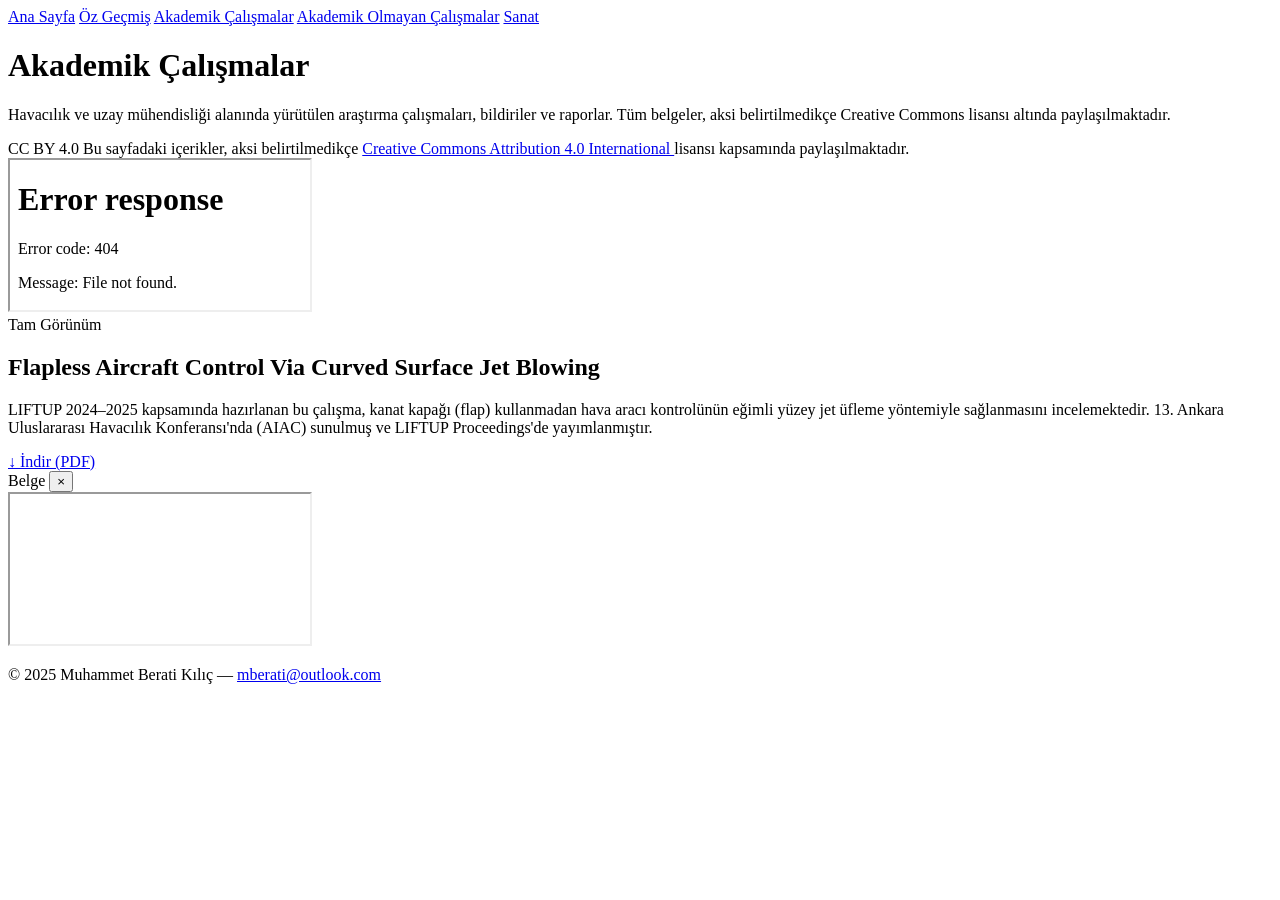
==== academic.html @ 0567e3bf "Base configuration of website" ====
<!DOCTYPE html>
<html lang="tr">
<head>
  <meta charset="UTF-8" />
  <meta name="viewport" content="width=device-width, initial-scale=1.0" />
  <title>Akademik Çalışmalar — Muhammet Berati Kılıç</title>
  <link rel="stylesheet" href="css/style.css" />
</head>
<body>

  <!-- NAVIGATION -->
  <nav class="site-nav">
    <div class="container">
      <a href="index.html">Ana Sayfa</a>
      <a href="cv.html">Öz Geçmiş</a>
      <a href="academic.html">Akademik Çalışmalar</a>
      <a href="nonacademic.html">Akademik Olmayan Çalışmalar</a>
      <a href="art.html">Sanat</a>
    </div>
  </nav>

  <main class="academic-page">
    <div class="container">

      <!-- PAGE HEADER -->
      <div class="page-header">
        <h1>Akademik Çalışmalar</h1>
        <p>
          Havacılık ve uzay mühendisliği alanında yürütülen araştırma çalışmaları, bildiriler ve raporlar.
          Tüm belgeler, aksi belirtilmedikçe Creative Commons lisansı altında paylaşılmaktadır.
        </p>
      </div>

      <!-- LICENSE BADGE -->
      <div class="license-badge">
        <span class="cc-label">CC BY 4.0</span>
        <span>
          Bu sayfadaki içerikler, aksi belirtilmedikçe
          <a href="https://creativecommons.org/licenses/by/4.0/" target="_blank" rel="noopener">
            Creative Commons Attribution 4.0 International
          </a>
          lisansı kapsamında paylaşılmaktadır.
        </span>
      </div>

      <!-- ================================================================
           AKADEMİK BELGE KARTLARI
           ================================================================
           Yeni bir belge eklemek için aşağıdaki bloğu kopyala ve düzenle.
           ================================================================ -->

      <!-- Yeni akademik belge kartı eklemek için bu bloğu kopyala ve düzenle -->
      <div class="doc-card">
        <!-- Preview alanı: data-pdf = PDF dosya yolu, data-title = Modal başlığı -->
        <div
          class="doc-card-preview"
          data-pdf="documents/academic/example-paper.pdf"
          data-title="Flapless Aircraft Control Via Curved Surface Jet Blowing"
          title="Önizleme için tıklayın"
        >
          <!-- PDF ilk sayfası iframe ile gösterilir; tarayıcı desteklemezse gri alan kalır -->
          <iframe
            src="documents/academic/example-paper.pdf#toolbar=0&navpanes=0&scrollbar=0&page=1"
            title="PDF Önizleme"
            loading="lazy"
          ></iframe>
          <div class="preview-overlay">
            <span class="preview-overlay-text">Tam Görünüm</span>
          </div>
        </div>

        <div class="doc-card-body">
          <h2 class="doc-card-title">
            Flapless Aircraft Control Via Curved Surface Jet Blowing
          </h2>
          <p class="doc-card-desc">
            LIFTUP 2024–2025 kapsamında hazırlanan bu çalışma, kanat kapağı (flap) kullanmadan hava
            aracı kontrolünün eğimli yüzey jet üfleme yöntemiyle sağlanmasını incelemektedir.
            13. Ankara Uluslararası Havacılık Konferansı'nda (AIAC) sunulmuş ve LIFTUP Proceedings'de
            yayımlanmıştır.
          </p>
          <div class="btn-group">
            <a
              href="documents/academic/example-paper.pdf"
              download
              class="btn btn-primary btn-sm"
            >
              &#8595; İndir (PDF)
            </a>
          </div>
        </div>
      </div>
      <!-- /Yeni akademik belge kartı eklemek için bu bloğu kopyala ve düzenle -->


      <!-- ================================================================
           ÖRNEK — ikinci belge kartı (kopyala & düzenle şablonu)
           ================================================================
      <div class="doc-card">
        <div
          class="doc-card-preview"
          data-pdf="documents/academic/example-report.pdf"
          data-title="Belge Başlığı"
          title="Önizleme için tıklayın"
        >
          <iframe
            src="documents/academic/example-report.pdf#toolbar=0&navpanes=0&scrollbar=0&page=1"
            title="PDF Önizleme"
            loading="lazy"
          ></iframe>
          <div class="preview-overlay">
            <span class="preview-overlay-text">Tam Görünüm</span>
          </div>
        </div>
        <div class="doc-card-body">
          <h2 class="doc-card-title">Belge Başlığı</h2>
          <p class="doc-card-desc">
            Belge kısa açıklaması buraya gelecek.
          </p>
          <div class="btn-group">
            <a href="documents/academic/example-report.pdf" download class="btn btn-primary btn-sm">
              &#8595; İndir (PDF)
            </a>
          </div>
        </div>
      </div>
      -->

    </div>
  </main>

  <!-- PDF MODAL -->
  <div class="modal-overlay" id="pdf-modal-overlay" role="dialog" aria-modal="true">
    <div class="modal-box">
      <div class="modal-header">
        <span class="modal-title" id="pdf-modal-title">Belge</span>
        <button class="modal-close" id="pdf-modal-close" aria-label="Kapat">&times;</button>
      </div>
      <div class="modal-body">
        <iframe id="pdf-modal-iframe" title="PDF Görüntüleyici"></iframe>
      </div>
    </div>
  </div>

  <!-- FOOTER -->
  <footer class="site-footer">
    <p>&copy; 2025 Muhammet Berati Kılıç &mdash; <a href="mailto:mberati@outlook.com">mberati@outlook.com</a></p>
  </footer>

  <script src="js/app.js"></script>
</body>
</html>
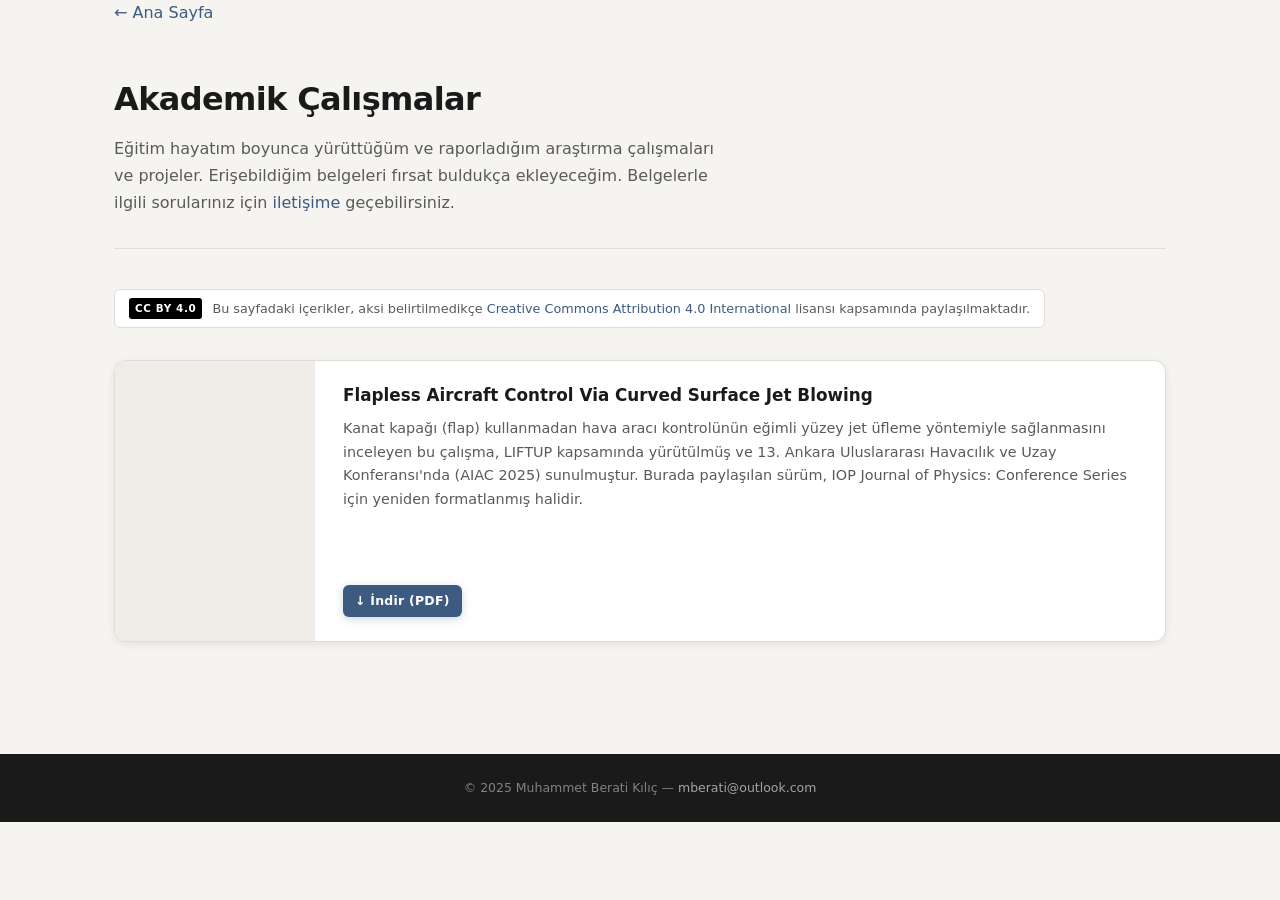
==== commit 2076e32b: "Revise academic.html for content and structure updates Updated academic page content, including navi" ====
--- a/academic.html
+++ b/academic.html
@@ -8,30 +8,27 @@
 </head>
 <body>
 
-  <!-- NAVIGATION -->
-  <nav class="site-nav">
+  <!-- ANA SAYFA BUTONU -->
+  <div class="back-home">
     <div class="container">
-      <a href="index.html">Ana Sayfa</a>
-      <a href="cv.html">Öz Geçmiş</a>
-      <a href="academic.html">Akademik Çalışmalar</a>
-      <a href="nonacademic.html">Akademik Olmayan Çalışmalar</a>
-      <a href="art.html">Sanat</a>
+      <a href="index.html">&#8592; Ana Sayfa</a>
     </div>
-  </nav>
+  </div>
 
   <main class="academic-page">
     <div class="container">
 
-      <!-- PAGE HEADER -->
+      <!-- BAŞLIK -->
       <div class="page-header">
         <h1>Akademik Çalışmalar</h1>
         <p>
-          Havacılık ve uzay mühendisliği alanında yürütülen araştırma çalışmaları, bildiriler ve raporlar.
-          Tüm belgeler, aksi belirtilmedikçe Creative Commons lisansı altında paylaşılmaktadır.
+          Eğitim hayatım boyunca yürüttüğüm ve raporladığım araştırma çalışmaları ve projeler.
+          Erişebildiğim belgeleri fırsat buldukça ekleyeceğim.
+          Belgelerle ilgili sorularınız için <a href="mailto:mberati@outlook.com">iletişime</a> geçebilirsiniz.
         </p>
       </div>
 
-      <!-- LICENSE BADGE -->
+      <!-- CC LİSANSI -->
       <div class="license-badge">
         <span class="cc-label">CC BY 4.0</span>
         <span>
@@ -46,21 +43,49 @@
       <!-- ================================================================
            AKADEMİK BELGE KARTLARI
            ================================================================
-           Yeni bir belge eklemek için aşağıdaki bloğu kopyala ve düzenle.
+
+           YENİ AKADEMİK BELGE EKLEMEK İÇİN aşağıdaki bloğu kopyala:
+
+           <div class="doc-card">
+             <div
+               class="doc-card-preview"
+               data-pdf="documents/academic/DOSYA_ADI.pdf"
+               data-title="Modal Başlığı"
+               title="Önizleme için tıklayın"
+             >
+               <iframe
+                 src="documents/academic/DOSYA_ADI.pdf#toolbar=0&navpanes=0&scrollbar=0&page=1"
+                 title="PDF Önizleme"
+                 loading="lazy"
+               ></iframe>
+               <div class="preview-overlay">
+                 <span class="preview-overlay-text">Tam Görünüm</span>
+               </div>
+             </div>
+             <div class="doc-card-body">
+               <h2 class="doc-card-title">Belge Başlığı</h2>
+               <p class="doc-card-desc">Kısa açıklama.</p>
+               <div class="btn-group">
+                 <a href="documents/academic/DOSYA_ADI.pdf" download class="btn btn-primary btn-sm">
+                   &#8595; İndir (PDF)
+                 </a>
+               </div>
+             </div>
+           </div>
+
            ================================================================ -->
 
-      <!-- Yeni akademik belge kartı eklemek için bu bloğu kopyala ve düzenle -->
+      <!-- BELGE 1: AIAC-2025-111 -->
       <div class="doc-card">
-        <!-- Preview alanı: data-pdf = PDF dosya yolu, data-title = Modal başlığı -->
+        <!-- data-pdf: PDF dosya yolu  |  data-title: modal başlığı -->
         <div
           class="doc-card-preview"
-          data-pdf="documents/academic/example-paper.pdf"
+          data-pdf="documents/academic/AIAC-2025-111.pdf"
           data-title="Flapless Aircraft Control Via Curved Surface Jet Blowing"
           title="Önizleme için tıklayın"
         >
-          <!-- PDF ilk sayfası iframe ile gösterilir; tarayıcı desteklemezse gri alan kalır -->
           <iframe
-            src="documents/academic/example-paper.pdf#toolbar=0&navpanes=0&scrollbar=0&page=1"
+            src="documents/academic/AIAC-2025-111.pdf#toolbar=0&navpanes=0&scrollbar=0&page=1"
             title="PDF Önizleme"
             loading="lazy"
           ></iframe>
@@ -74,14 +99,15 @@
             Flapless Aircraft Control Via Curved Surface Jet Blowing
           </h2>
           <p class="doc-card-desc">
-            LIFTUP 2024–2025 kapsamında hazırlanan bu çalışma, kanat kapağı (flap) kullanmadan hava
-            aracı kontrolünün eğimli yüzey jet üfleme yöntemiyle sağlanmasını incelemektedir.
-            13. Ankara Uluslararası Havacılık Konferansı'nda (AIAC) sunulmuş ve LIFTUP Proceedings'de
-            yayımlanmıştır.
+            Kanat kapağı (flap) kullanmadan hava aracı kontrolünün eğimli yüzey jet üfleme
+            yöntemiyle sağlanmasını inceleyen bu çalışma, LIFTUP kapsamında yürütülmüş ve
+            13. Ankara Uluslararası Havacılık ve Uzay Konferansı'nda (AIAC 2025) sunulmuştur.
+            Burada paylaşılan sürüm, IOP Journal of Physics: Conference Series için
+            yeniden formatlanmış halidir.
           </p>
           <div class="btn-group">
             <a
-              href="documents/academic/example-paper.pdf"
+              href="documents/academic/AIAC-2025-111.pdf"
               download
               class="btn btn-primary btn-sm"
             >
@@ -90,21 +116,19 @@
           </div>
         </div>
       </div>
-      <!-- /Yeni akademik belge kartı eklemek için bu bloğu kopyala ve düzenle -->
+      <!-- /BELGE 1 -->
 
 
-      <!-- ================================================================
-           ÖRNEK — ikinci belge kartı (kopyala & düzenle şablonu)
-           ================================================================
+      <!-- Yeni akademik belge eklemek için bu bloğu kopyala ve düzenle
       <div class="doc-card">
         <div
           class="doc-card-preview"
-          data-pdf="documents/academic/example-report.pdf"
-          data-title="Belge Başlığı"
+          data-pdf="documents/academic/DOSYA_ADI.pdf"
+          data-title="Modal Başlığı"
           title="Önizleme için tıklayın"
         >
           <iframe
-            src="documents/academic/example-report.pdf#toolbar=0&navpanes=0&scrollbar=0&page=1"
+            src="documents/academic/DOSYA_ADI.pdf#toolbar=0&navpanes=0&scrollbar=0&page=1"
             title="PDF Önizleme"
             loading="lazy"
           ></iframe>
@@ -115,10 +139,10 @@
         <div class="doc-card-body">
           <h2 class="doc-card-title">Belge Başlığı</h2>
           <p class="doc-card-desc">
-            Belge kısa açıklaması buraya gelecek.
+            Belge açıklaması buraya gelecek.
           </p>
           <div class="btn-group">
-            <a href="documents/academic/example-report.pdf" download class="btn btn-primary btn-sm">
+            <a href="documents/academic/DOSYA_ADI.pdf" download class="btn btn-primary btn-sm">
               &#8595; İndir (PDF)
             </a>
           </div>
--- a/css/style.css
+++ b/css/style.css
@@ -0,0 +1,905 @@
+/* =========================================================
+   ROOT VARIABLES
+   ========================================================= */
+:root {
+  --color-bg:          #f5f4f0;
+  --color-surface:     #ffffff;
+  --color-text:        #1a1a1a;
+  --color-text-muted:  #5a5a5a;
+  --color-border:      #e0ddd8;
+
+  --color-primary:     #3d5a80;
+  --color-primary-dk:  #2c4260;
+  --color-accent:      #8b1a1a;
+
+  /* Card accent colors */
+  --card-cv:           #7a1010;
+  --card-academic:     #d4848a;
+  --card-nonacademic:  #3e3e32;
+  --card-art:          #6b7a1a;
+
+  --color-success:     #2e7d5e;
+  --color-warning:     #b87333;
+  --color-error:       #c0392b;
+
+  --radius:            12px;
+  --radius-sm:         6px;
+  --shadow-sm:         0 2px 8px rgba(0,0,0,.08);
+  --shadow-md:         0 6px 24px rgba(0,0,0,.12);
+  --shadow-lg:         0 16px 48px rgba(0,0,0,.16);
+
+  --transition:        0.3s ease;
+  --font-sans:         'Segoe UI', system-ui, -apple-system, sans-serif;
+  --font-serif:        Georgia, 'Times New Roman', serif;
+}
+
+/* =========================================================
+   RESET & BASE
+   ========================================================= */
+*, *::before, *::after { box-sizing: border-box; margin: 0; padding: 0; }
+
+html { scroll-behavior: smooth; }
+
+body {
+  font-family: var(--font-sans);
+  background: var(--color-bg);
+  color: var(--color-text);
+  line-height: 1.6;
+  font-size: 16px;
+}
+
+a { color: var(--color-primary); text-decoration: none; }
+a:hover { text-decoration: underline; }
+
+img { display: block; max-width: 100%; }
+
+/* =========================================================
+   CONTAINER
+   ========================================================= */
+.container {
+  width: 100%;
+  max-width: 1100px;
+  margin: 0 auto;
+  padding: 0 24px;
+}
+
+/* =========================================================
+   NAVIGATION
+   ========================================================= */
+.site-nav {
+  position: sticky;
+  top: 0;
+  z-index: 100;
+  background: rgba(26,26,26,0.96);
+  backdrop-filter: blur(8px);
+  border-bottom: 1px solid rgba(255,255,255,.08);
+}
+
+.site-nav .container {
+  display: flex;
+  align-items: center;
+  gap: 4px;
+  height: 52px;
+  flex-wrap: wrap;
+}
+
+.site-nav a {
+  color: rgba(255,255,255,.75);
+  font-size: 0.85rem;
+  font-weight: 500;
+  letter-spacing: 0.04em;
+  padding: 6px 14px;
+  border-radius: var(--radius-sm);
+  transition: background var(--transition), color var(--transition);
+  white-space: nowrap;
+}
+
+.site-nav a:hover,
+.site-nav a.active {
+  background: rgba(255,255,255,.12);
+  color: #fff;
+  text-decoration: none;
+}
+
+/* =========================================================
+   WALL SECTION (index.html)
+   ========================================================= */
+.wall-section {
+  position: relative;
+  width: 100%;
+  overflow: hidden;
+  height: 30vh;
+  min-height: 180px;
+  transition: height 0.7s cubic-bezier(0.4, 0, 0.2, 1);
+  cursor: pointer;
+  background: #1a0a08;
+}
+
+.wall-section.expanded {
+  height: 92vh;
+}
+
+.wall-section img.wall-img {
+  width: 100%;
+  height: 100%;
+  object-fit: cover;
+  object-position: center center;
+  pointer-events: none;
+  display: block;
+}
+
+.wall-hint {
+  position: absolute;
+  bottom: 12px;
+  right: 20px;
+  color: rgba(255,255,255,.7);
+  font-size: 0.75rem;
+  letter-spacing: 0.12em;
+  text-transform: uppercase;
+  pointer-events: none;
+  transition: opacity var(--transition);
+}
+
+.wall-info {
+  position: absolute;
+  bottom: 12px;
+  left: 20px;
+  color: rgba(255,255,255,.85);
+  font-size: 0.78rem;
+  letter-spacing: 0.06em;
+  text-transform: uppercase;
+  pointer-events: none;
+  opacity: 0;
+  transition: opacity 0.4s ease 0.3s;
+}
+
+.wall-section.expanded .wall-info  { opacity: 1; }
+.wall-section.expanded .wall-hint  { opacity: 0; }
+
+/* =========================================================
+   PROFILE SECTION (index.html)
+   ========================================================= */
+.profile-section {
+  padding: 40px 0 24px;
+}
+
+.profile-inner {
+  display: flex;
+  align-items: center;
+  gap: 24px;
+}
+
+.profile-avatar {
+  width: 96px;
+  height: 96px;
+  min-width: 96px;
+  border-radius: 50%;
+  object-fit: cover;
+  border: 3px solid var(--color-border);
+  background: #ddd;
+}
+
+.profile-text {}
+
+.profile-name {
+  font-size: 1.75rem;
+  font-weight: 700;
+  letter-spacing: -0.02em;
+  line-height: 1.2;
+  color: var(--color-text);
+}
+
+.profile-role {
+  font-size: 0.95rem;
+  color: var(--color-text-muted);
+  margin-top: 4px;
+  letter-spacing: 0.04em;
+}
+
+/* =========================================================
+   BIO SECTION (index.html)
+   ========================================================= */
+.bio-section {
+  padding: 24px 0 40px;
+  border-bottom: 1px solid var(--color-border);
+}
+
+.bio-text {
+  max-width: 640px;
+  color: var(--color-text-muted);
+  font-size: 1rem;
+  line-height: 1.7;
+}
+
+/* =========================================================
+   HOME CARDS (index.html) — tall vertical cards in a row
+   ========================================================= */
+.home-cards {
+  padding: 48px 0 64px;
+}
+
+.home-cards-grid {
+  display: grid;
+  grid-template-columns: repeat(4, 1fr);
+  gap: 20px;
+}
+
+.home-card {
+  border-radius: var(--radius);
+  overflow: hidden;
+  display: flex;
+  flex-direction: column;
+  text-decoration: none;
+  color: #fff;
+  position: relative;
+  aspect-ratio: 1 / 2.8;          /* tall card */
+  transition: transform 0.35s cubic-bezier(0.34,1.56,0.64,1),
+              box-shadow 0.35s ease;
+  box-shadow: var(--shadow-md);
+}
+
+.home-card:hover {
+  transform: translateY(-8px) scale(1.025);
+  box-shadow: var(--shadow-lg);
+  text-decoration: none;
+}
+
+.home-card.card-cv          { background: var(--card-cv); }
+.home-card.card-academic    { background: var(--card-academic); }
+.home-card.card-nonacademic { background: var(--card-nonacademic); }
+.home-card.card-art         { background: var(--card-art); }
+
+.home-card-title {
+  padding: 16px 14px 8px;
+  font-size: 0.9rem;
+  font-weight: 600;
+  letter-spacing: 0.03em;
+  text-shadow: 0 1px 3px rgba(0,0,0,.3);
+  flex-shrink: 0;
+}
+
+.home-card-img-wrap {
+  flex: 1;
+  overflow: hidden;
+  margin: 0 10px 10px;
+  border-radius: 8px;
+}
+
+.home-card-img-wrap img {
+  width: 100%;
+  height: 100%;
+  object-fit: cover;
+  object-position: top center;
+  display: block;
+}
+
+/* =========================================================
+   PAGE HEADER (subpages)
+   ========================================================= */
+.page-header {
+  padding: 48px 0 32px;
+  border-bottom: 1px solid var(--color-border);
+  margin-bottom: 40px;
+}
+
+.page-header h1 {
+  font-size: 2rem;
+  font-weight: 700;
+  letter-spacing: -0.02em;
+  color: var(--color-text);
+}
+
+.page-header p {
+  margin-top: 10px;
+  color: var(--color-text-muted);
+  max-width: 600px;
+  line-height: 1.7;
+}
+
+/* =========================================================
+   LICENSE BADGE
+   ========================================================= */
+.license-badge {
+  display: inline-flex;
+  align-items: center;
+  gap: 10px;
+  background: var(--color-surface);
+  border: 1px solid var(--color-border);
+  border-radius: var(--radius-sm);
+  padding: 8px 14px;
+  font-size: 0.8rem;
+  color: var(--color-text-muted);
+  margin-bottom: 32px;
+  line-height: 1.4;
+}
+
+.license-badge .cc-label {
+  display: inline-flex;
+  align-items: center;
+  justify-content: center;
+  background: #000;
+  color: #fff;
+  font-size: 0.65rem;
+  font-weight: 700;
+  letter-spacing: 0.06em;
+  padding: 3px 6px;
+  border-radius: 3px;
+  flex-shrink: 0;
+}
+
+/* =========================================================
+   CV PAGE
+   ========================================================= */
+.cv-page { padding-bottom: 80px; }
+
+.cv-section {
+  margin-bottom: 40px;
+}
+
+.cv-section-title {
+  font-size: 0.7rem;
+  font-weight: 700;
+  letter-spacing: 0.14em;
+  text-transform: uppercase;
+  color: var(--color-primary);
+  border-bottom: 2px solid var(--color-primary);
+  padding-bottom: 6px;
+  margin-bottom: 20px;
+}
+
+.cv-intro {
+  color: var(--color-text-muted);
+  line-height: 1.7;
+  max-width: 720px;
+}
+
+/* Skills table */
+.cv-skills-table {
+  width: 100%;
+  border-collapse: collapse;
+}
+
+.cv-skills-table tr td {
+  padding: 6px 0;
+  vertical-align: top;
+}
+
+.cv-skills-table td:first-child {
+  font-weight: 600;
+  width: 200px;
+  color: var(--color-text);
+  font-size: 0.9rem;
+  white-space: nowrap;
+  padding-right: 16px;
+}
+
+.cv-skills-table td:last-child {
+  color: var(--color-text-muted);
+  font-size: 0.9rem;
+}
+
+/* Experience entries */
+.cv-entry {
+  margin-bottom: 24px;
+}
+
+.cv-entry-header {
+  display: flex;
+  justify-content: space-between;
+  align-items: baseline;
+  flex-wrap: wrap;
+  gap: 4px;
+}
+
+.cv-entry-title {
+  font-weight: 700;
+  font-size: 0.95rem;
+  color: var(--color-text);
+}
+
+.cv-entry-date {
+  font-size: 0.8rem;
+  color: var(--color-text-muted);
+  white-space: nowrap;
+}
+
+.cv-entry-sub {
+  font-style: italic;
+  font-size: 0.85rem;
+  color: var(--color-text-muted);
+  margin-bottom: 6px;
+  margin-top: 2px;
+}
+
+.cv-entry-sub .cv-loc { float: right; }
+
+.cv-entry ul {
+  padding-left: 18px;
+  color: var(--color-text-muted);
+  font-size: 0.9rem;
+}
+
+.cv-entry ul li { margin-bottom: 4px; }
+
+/* Education */
+.cv-edu-entry {
+  margin-bottom: 20px;
+}
+
+.cv-edu-entry .degree {
+  font-weight: 700;
+  font-size: 0.95rem;
+}
+
+.cv-edu-entry .school {
+  font-style: italic;
+  color: var(--color-text-muted);
+  font-size: 0.88rem;
+}
+
+.cv-edu-entry .detail {
+  font-size: 0.88rem;
+  color: var(--color-text-muted);
+}
+
+/* Activities list */
+.cv-activity-list {
+  list-style: none;
+  padding: 0;
+}
+
+.cv-activity-list li {
+  display: flex;
+  justify-content: space-between;
+  gap: 16px;
+  padding: 8px 0;
+  border-bottom: 1px solid var(--color-border);
+  font-size: 0.9rem;
+  color: var(--color-text);
+  flex-wrap: wrap;
+}
+
+.cv-activity-list li .year {
+  color: var(--color-text-muted);
+  font-size: 0.82rem;
+  white-space: nowrap;
+  align-self: center;
+}
+
+/* Contact header */
+.cv-contact-row {
+  display: flex;
+  flex-wrap: wrap;
+  gap: 24px;
+  font-size: 0.88rem;
+}
+
+.cv-contact-item { color: var(--color-text-muted); }
+.cv-contact-item a { color: var(--color-primary); }
+
+/* PDF download */
+.cv-download-wrap {
+  margin-bottom: 32px;
+}
+
+/* =========================================================
+   ACADEMIC CARDS
+   ========================================================= */
+.academic-page { padding-bottom: 80px; }
+
+.doc-card {
+  background: var(--color-surface);
+  border: 1px solid var(--color-border);
+  border-radius: var(--radius);
+  overflow: hidden;
+  margin-bottom: 32px;
+  display: flex;
+  gap: 0;
+  box-shadow: var(--shadow-sm);
+  transition: box-shadow var(--transition), transform var(--transition);
+}
+
+.doc-card:hover {
+  box-shadow: var(--shadow-md);
+  transform: translateY(-2px);
+}
+
+.doc-card-preview {
+  width: 200px;
+  min-width: 200px;
+  background: #f0ede8;
+  position: relative;
+  cursor: pointer;
+  overflow: hidden;
+  display: flex;
+  align-items: stretch;
+}
+
+.doc-card-preview iframe,
+.doc-card-preview object {
+  width: 100%;
+  height: 100%;
+  min-height: 280px;
+  border: none;
+  pointer-events: none;
+}
+
+.doc-card-preview .preview-overlay {
+  position: absolute;
+  inset: 0;
+  background: rgba(0,0,0,0);
+  transition: background var(--transition);
+  display: flex;
+  align-items: center;
+  justify-content: center;
+}
+
+.doc-card-preview:hover .preview-overlay {
+  background: rgba(0,0,0,.35);
+}
+
+.preview-overlay-text {
+  color: #fff;
+  font-size: 0.78rem;
+  font-weight: 600;
+  letter-spacing: 0.08em;
+  text-transform: uppercase;
+  opacity: 0;
+  transition: opacity var(--transition);
+}
+
+.doc-card-preview:hover .preview-overlay-text { opacity: 1; }
+
+.doc-card-body {
+  padding: 24px 28px;
+  flex: 1;
+  display: flex;
+  flex-direction: column;
+  gap: 10px;
+}
+
+.doc-card-title {
+  font-size: 1.05rem;
+  font-weight: 700;
+  color: var(--color-text);
+  line-height: 1.3;
+}
+
+.doc-card-desc {
+  font-size: 0.9rem;
+  color: var(--color-text-muted);
+  line-height: 1.65;
+  flex: 1;
+}
+
+/* =========================================================
+   NON-ACADEMIC CARDS
+   ========================================================= */
+.nonacademic-page { padding-bottom: 80px; }
+
+.project-card {
+  background: var(--color-surface);
+  border: 1px solid var(--color-border);
+  border-radius: var(--radius);
+  overflow: hidden;
+  margin-bottom: 32px;
+  display: flex;
+  gap: 0;
+  box-shadow: var(--shadow-sm);
+  transition: box-shadow var(--transition), transform var(--transition);
+}
+
+.project-card:hover {
+  box-shadow: var(--shadow-md);
+  transform: translateY(-2px);
+}
+
+.project-card-img {
+  width: 240px;
+  min-width: 240px;
+  background: #e8e5e0;
+  overflow: hidden;
+}
+
+.project-card-img img {
+  width: 100%;
+  height: 100%;
+  object-fit: cover;
+  display: block;
+}
+
+.project-card-body {
+  padding: 24px 28px;
+  flex: 1;
+  display: flex;
+  flex-direction: column;
+  gap: 10px;
+}
+
+.project-card-title {
+  font-size: 1.05rem;
+  font-weight: 700;
+  color: var(--color-text);
+}
+
+.project-card-desc {
+  font-size: 0.9rem;
+  color: var(--color-text-muted);
+  line-height: 1.65;
+  flex: 1;
+}
+
+/* =========================================================
+   ART GALLERY
+   ========================================================= */
+.art-page { padding-bottom: 80px; }
+
+.art-grid {
+  display: grid;
+  grid-template-columns: repeat(2, 1fr);
+  gap: 32px;
+}
+
+.art-card {
+  background: var(--color-surface);
+  border: 1px solid var(--color-border);
+  border-radius: var(--radius);
+  overflow: hidden;
+  box-shadow: var(--shadow-sm);
+  transition: box-shadow var(--transition), transform var(--transition);
+}
+
+.art-card:hover {
+  box-shadow: var(--shadow-md);
+  transform: translateY(-3px);
+}
+
+.art-card-img {
+  width: 100%;
+  aspect-ratio: 4 / 3;
+  background: #e8e5e0;
+  overflow: hidden;
+}
+
+.art-card-img img {
+  width: 100%;
+  height: 100%;
+  object-fit: cover;
+  display: block;
+  transition: transform 0.5s ease;
+}
+
+.art-card:hover .art-card-img img { transform: scale(1.04); }
+
+.art-card-body {
+  padding: 20px 22px 24px;
+  display: flex;
+  flex-direction: column;
+  gap: 10px;
+}
+
+.art-card-title {
+  font-size: 1rem;
+  font-weight: 700;
+  color: var(--color-text);
+}
+
+.art-card-desc {
+  font-size: 0.88rem;
+  color: var(--color-text-muted);
+  line-height: 1.65;
+}
+
+/* =========================================================
+   BUTTONS
+   ========================================================= */
+.btn {
+  display: inline-flex;
+  align-items: center;
+  gap: 7px;
+  padding: 9px 18px;
+  border-radius: var(--radius-sm);
+  font-size: 0.85rem;
+  font-weight: 600;
+  letter-spacing: 0.02em;
+  border: none;
+  cursor: pointer;
+  transition: background var(--transition), transform var(--transition), box-shadow var(--transition);
+  text-decoration: none;
+}
+
+.btn:hover { text-decoration: none; transform: translateY(-1px); }
+
+.btn-primary {
+  background: var(--color-primary);
+  color: #fff;
+  box-shadow: 0 2px 8px rgba(61,90,128,.25);
+}
+
+.btn-primary:hover {
+  background: var(--color-primary-dk);
+  box-shadow: 0 4px 16px rgba(61,90,128,.35);
+}
+
+.btn-outline {
+  background: transparent;
+  color: var(--color-text);
+  border: 1.5px solid var(--color-border);
+}
+
+.btn-outline:hover {
+  border-color: var(--color-primary);
+  color: var(--color-primary);
+}
+
+.btn-sm {
+  padding: 6px 12px;
+  font-size: 0.78rem;
+}
+
+.btn-group {
+  display: flex;
+  flex-wrap: wrap;
+  gap: 10px;
+  margin-top: 8px;
+}
+
+/* =========================================================
+   MODAL
+   ========================================================= */
+.modal-overlay {
+  position: fixed;
+  inset: 0;
+  background: rgba(0,0,0,.82);
+  z-index: 500;
+  display: flex;
+  align-items: center;
+  justify-content: center;
+  padding: 20px;
+  opacity: 0;
+  pointer-events: none;
+  transition: opacity 0.25s ease;
+}
+
+.modal-overlay.open {
+  opacity: 1;
+  pointer-events: all;
+}
+
+.modal-box {
+  background: var(--color-surface);
+  border-radius: var(--radius);
+  width: 100%;
+  max-width: 900px;
+  max-height: 90vh;
+  display: flex;
+  flex-direction: column;
+  overflow: hidden;
+  transform: scale(0.95);
+  transition: transform 0.25s ease;
+}
+
+.modal-overlay.open .modal-box { transform: scale(1); }
+
+.modal-header {
+  display: flex;
+  align-items: center;
+  justify-content: space-between;
+  padding: 16px 20px;
+  border-bottom: 1px solid var(--color-border);
+  flex-shrink: 0;
+}
+
+.modal-title {
+  font-weight: 700;
+  font-size: 0.95rem;
+  color: var(--color-text);
+}
+
+.modal-close {
+  background: none;
+  border: none;
+  cursor: pointer;
+  font-size: 1.4rem;
+  color: var(--color-text-muted);
+  line-height: 1;
+  padding: 4px 8px;
+  border-radius: var(--radius-sm);
+  transition: background var(--transition);
+}
+
+.modal-close:hover { background: var(--color-bg); }
+
+.modal-body {
+  flex: 1;
+  overflow: hidden;
+}
+
+.modal-body iframe {
+  width: 100%;
+  height: 100%;
+  min-height: 70vh;
+  border: none;
+}
+
+/* =========================================================
+   FOOTER
+   ========================================================= */
+.site-footer {
+  background: #1a1a1a;
+  color: rgba(255,255,255,.45);
+  font-size: 0.78rem;
+  text-align: center;
+  padding: 24px;
+  margin-top: 0;
+}
+
+.site-footer a { color: rgba(255,255,255,.6); }
+
+/* =========================================================
+   UTILITY
+   ========================================================= */
+.mt-8  { margin-top: 8px; }
+.mt-16 { margin-top: 16px; }
+.mt-24 { margin-top: 24px; }
+.mb-0  { margin-bottom: 0; }
+
+/* =========================================================
+   RESPONSIVE
+   ========================================================= */
+@media (max-width: 900px) {
+  .home-cards-grid {
+    grid-template-columns: repeat(2, 1fr);
+  }
+
+  .art-grid {
+    grid-template-columns: 1fr;
+  }
+}
+
+@media (max-width: 640px) {
+  .home-cards-grid {
+    grid-template-columns: repeat(2, 1fr);
+    gap: 14px;
+  }
+
+  .home-card { aspect-ratio: 1 / 2.4; }
+
+  .doc-card,
+  .project-card {
+    flex-direction: column;
+  }
+
+  .doc-card-preview {
+    width: 100%;
+    min-width: unset;
+    height: 200px;
+  }
+
+  .project-card-img {
+    width: 100%;
+    min-width: unset;
+    height: 200px;
+  }
+
+  .profile-name { font-size: 1.35rem; }
+
+  .page-header h1 { font-size: 1.5rem; }
+
+  .cv-skills-table td:first-child {
+    width: 140px;
+  }
+
+  .cv-contact-row { gap: 12px; }
+
+  .cv-entry-header { flex-direction: column; }
+
+  .site-nav .container { height: auto; padding: 8px 16px; }
+}
+
+@media (max-width: 420px) {
+  .home-cards-grid {
+    grid-template-columns: repeat(2, 1fr);
+    gap: 10px;
+  }
+}
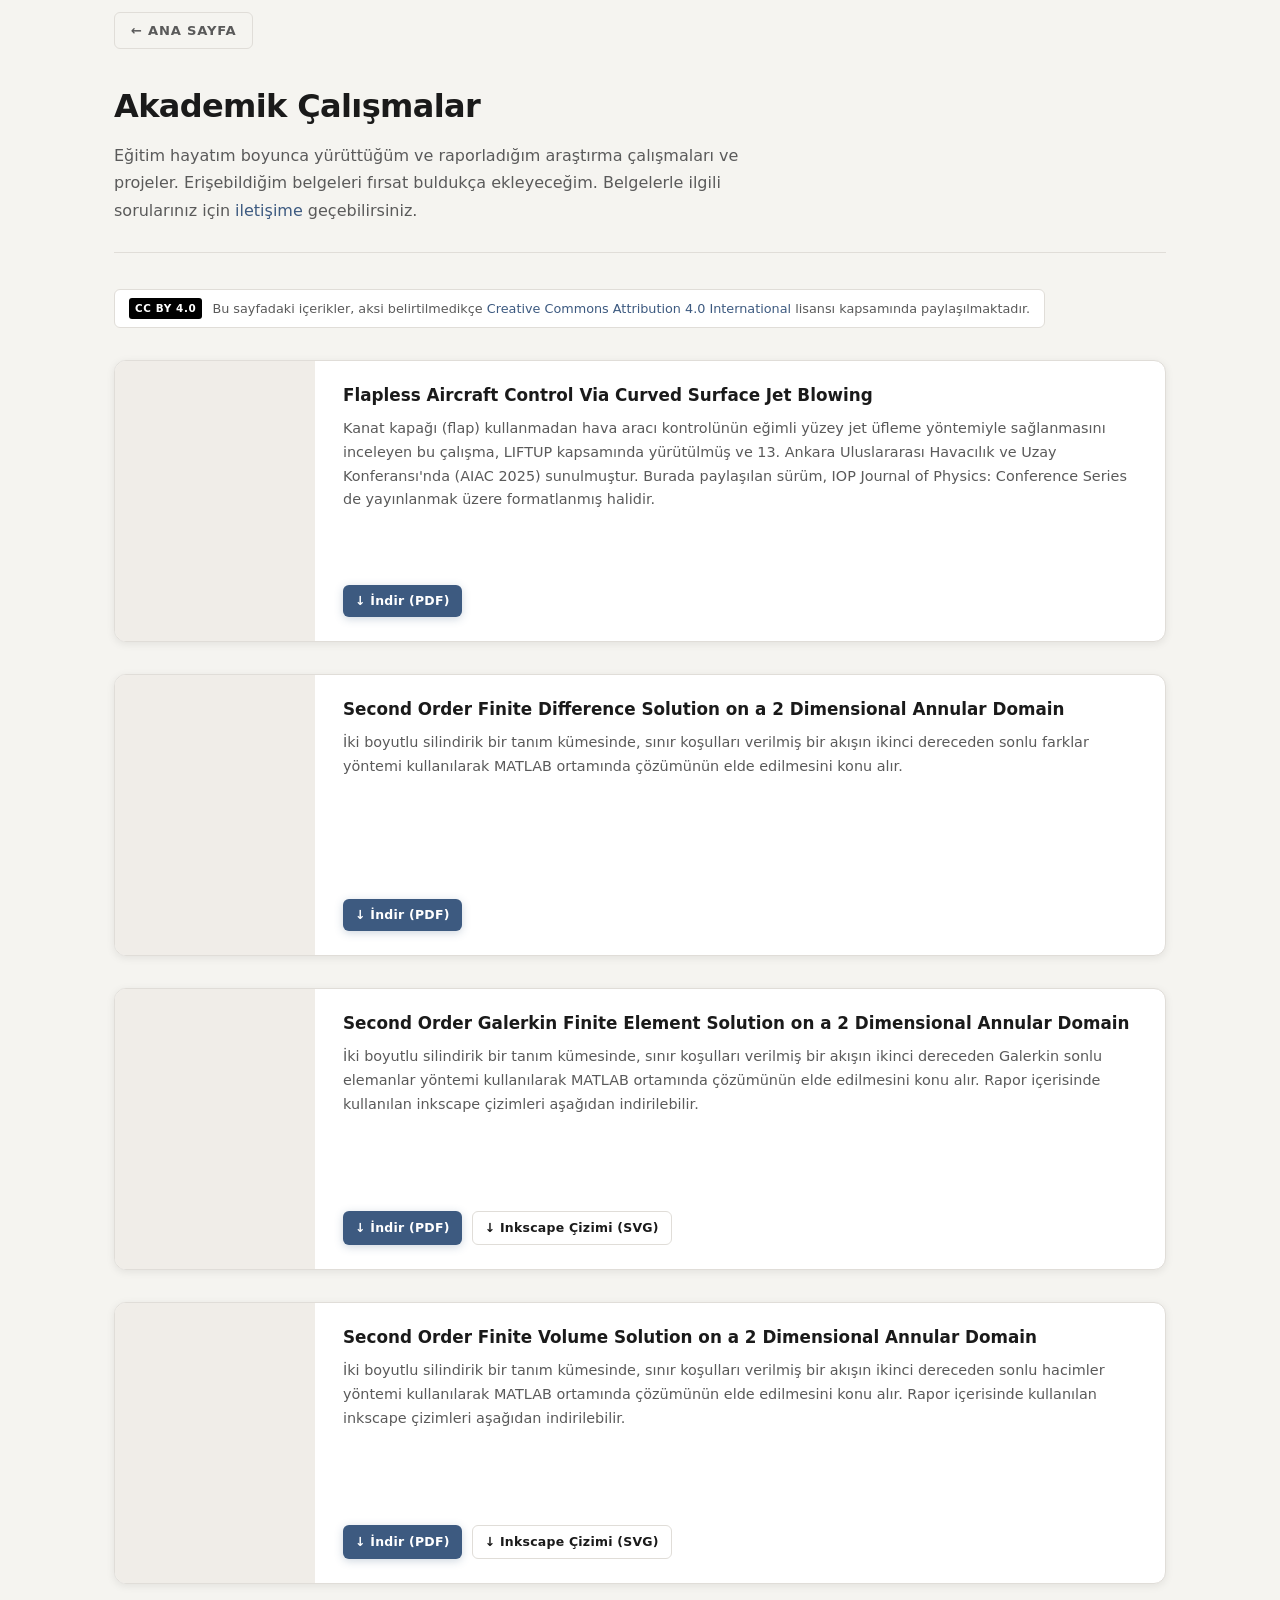
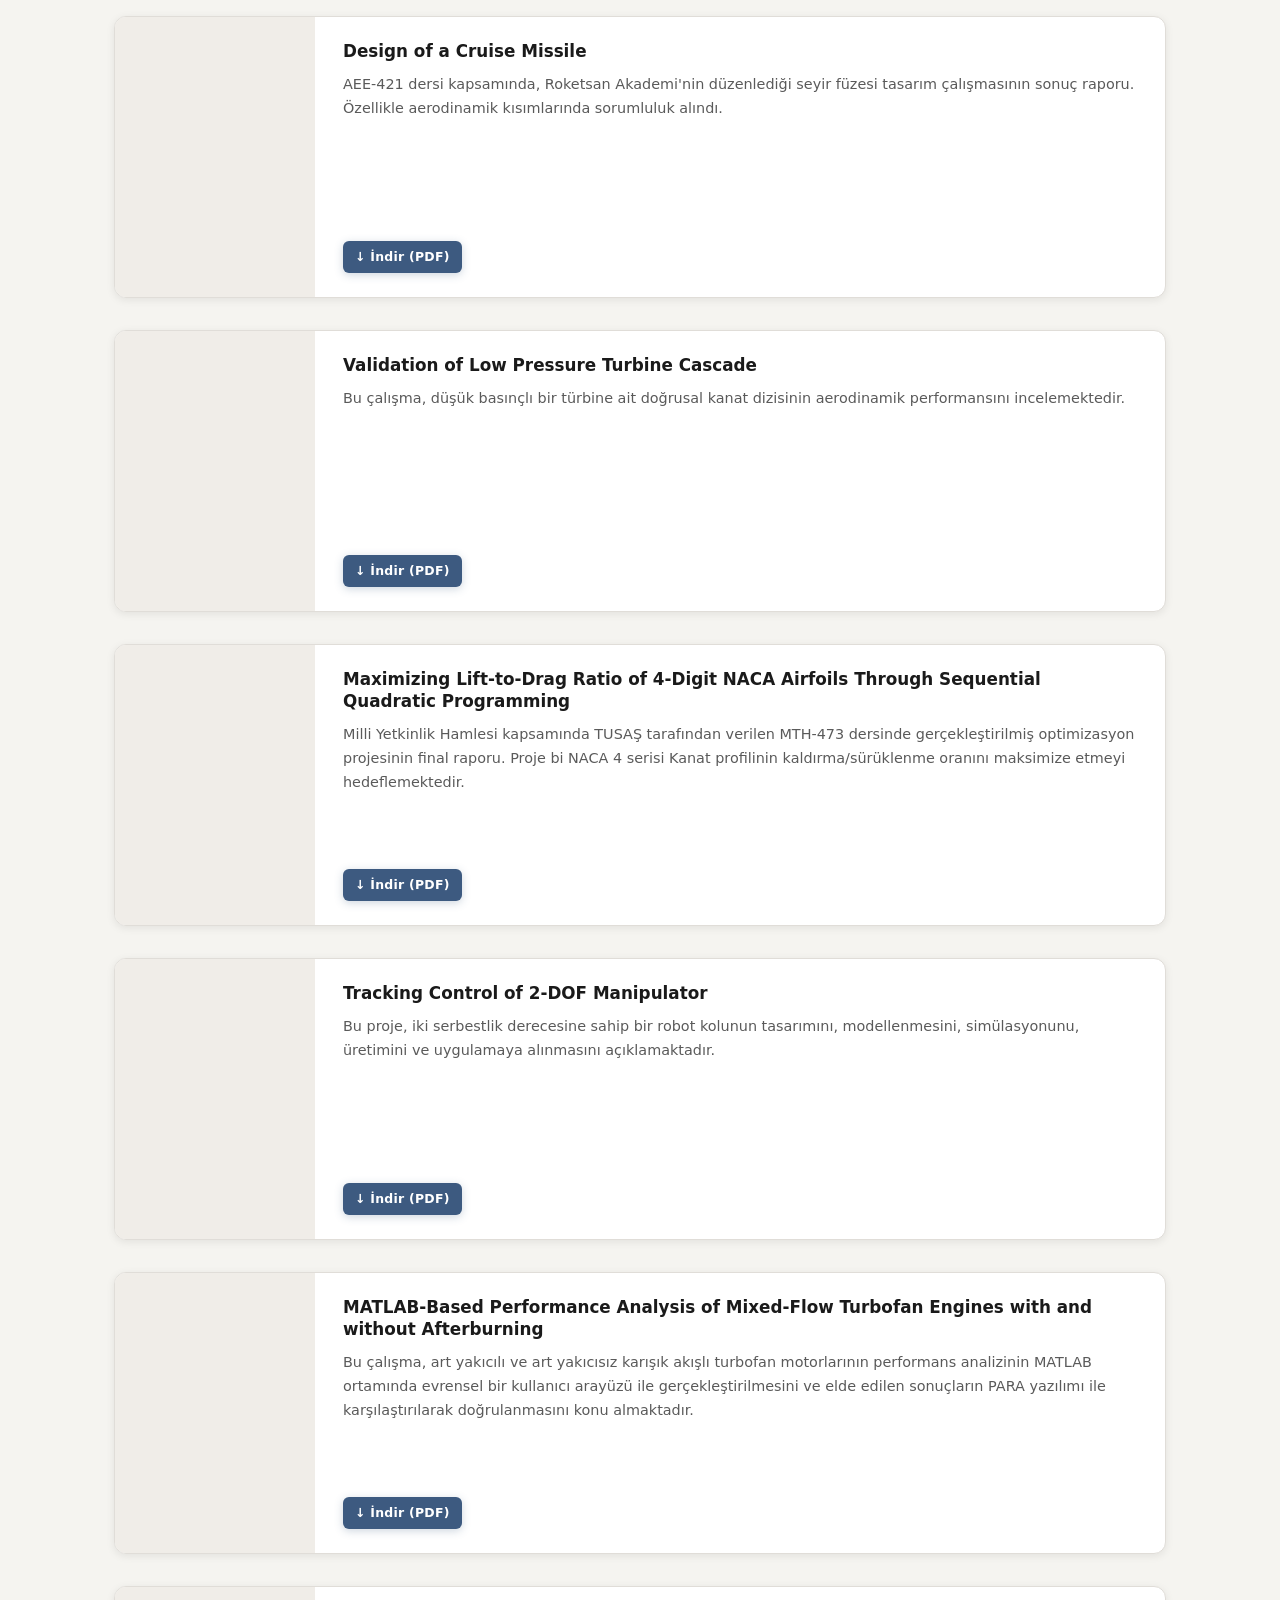
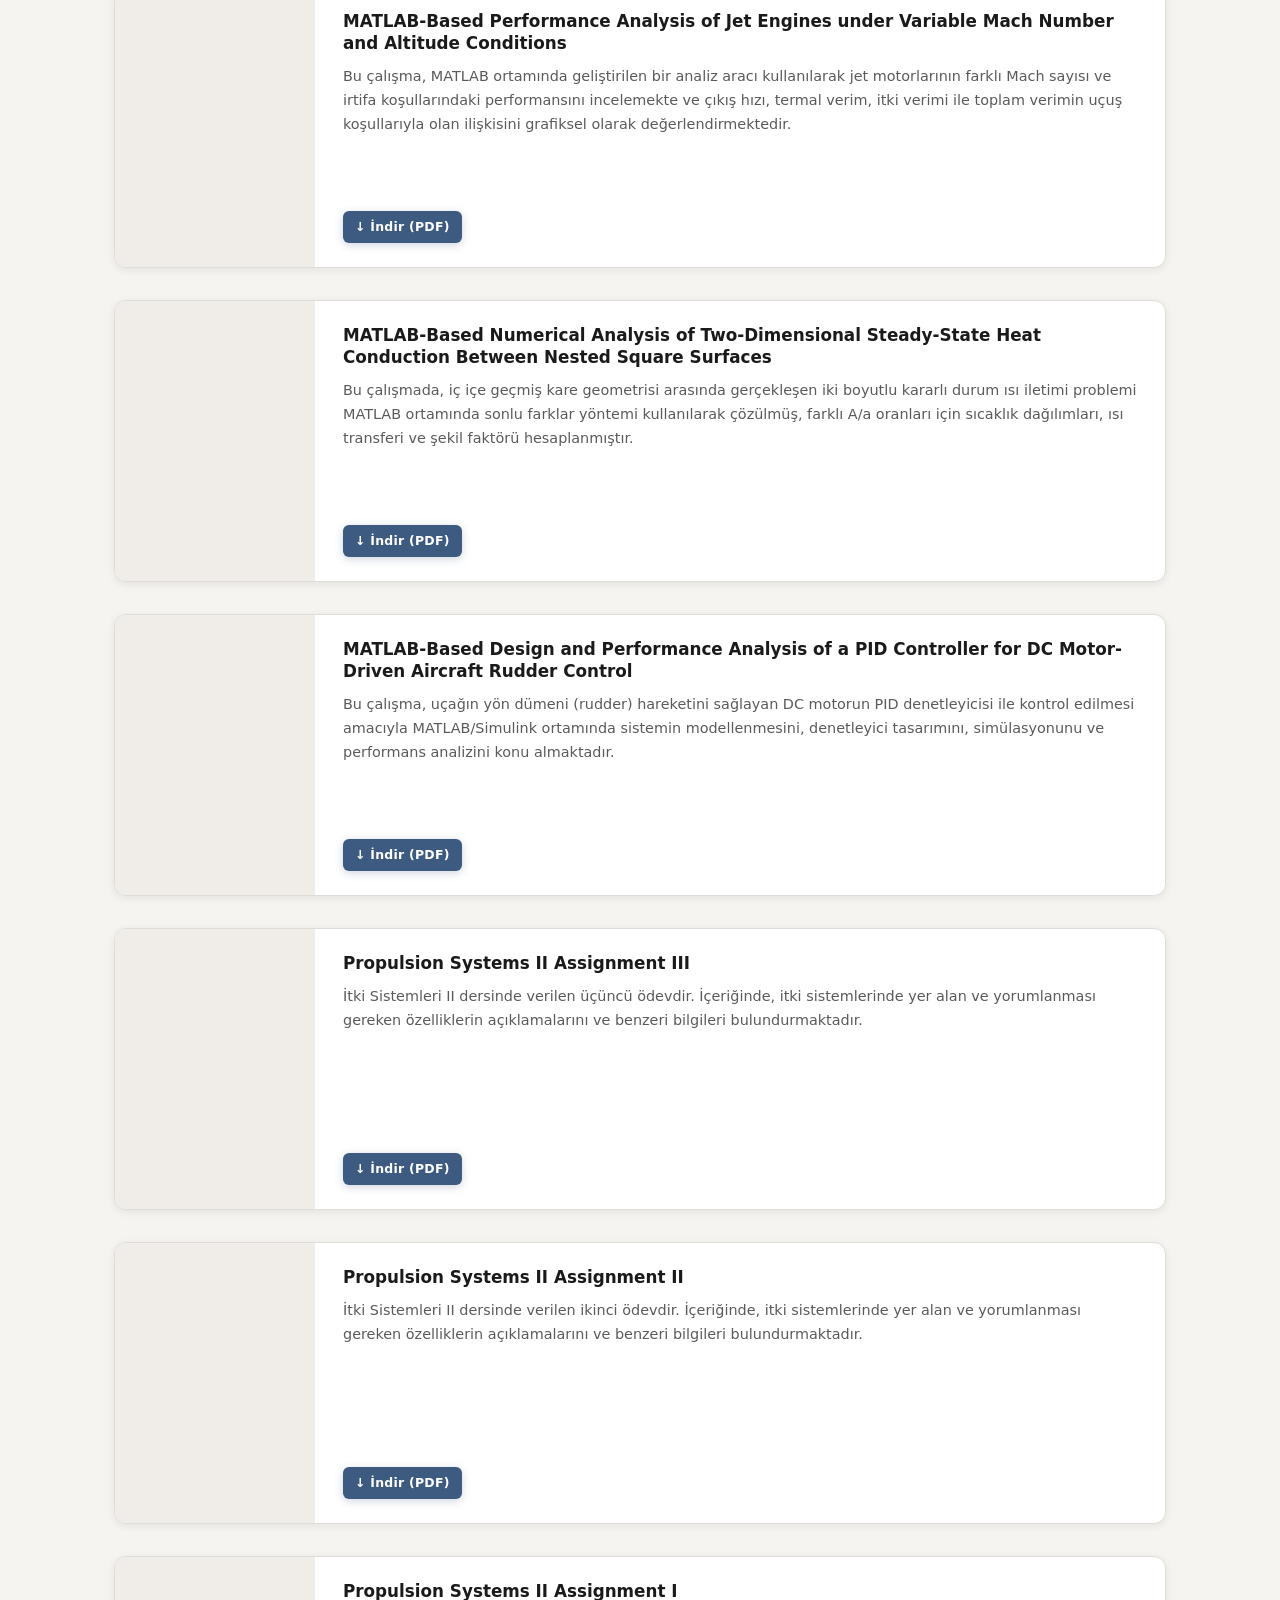
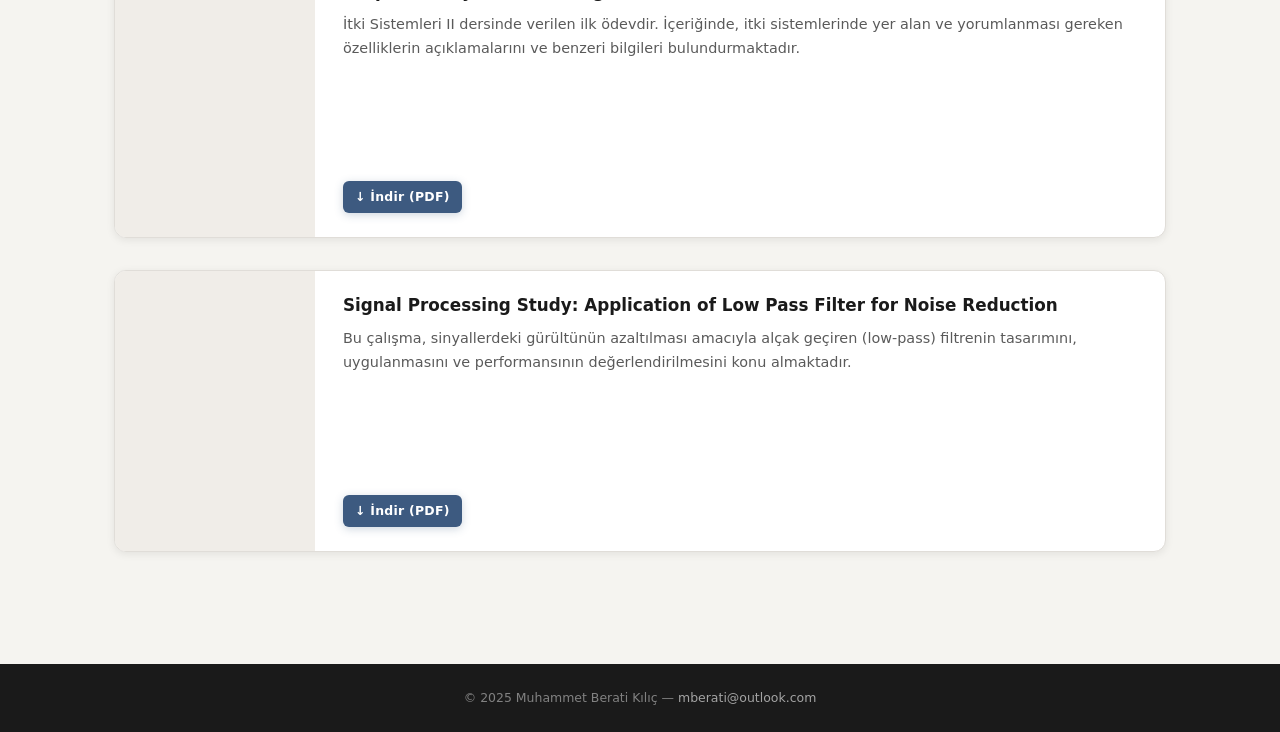
==== commit 57d033e0: "Revizyon" ====
--- a/academic.html
+++ b/academic.html
@@ -102,8 +102,7 @@
             Kanat kapağı (flap) kullanmadan hava aracı kontrolünün eğimli yüzey jet üfleme
             yöntemiyle sağlanmasını inceleyen bu çalışma, LIFTUP kapsamında yürütülmüş ve
             13. Ankara Uluslararası Havacılık ve Uzay Konferansı'nda (AIAC 2025) sunulmuştur.
-            Burada paylaşılan sürüm, IOP Journal of Physics: Conference Series için
-            yeniden formatlanmış halidir.
+            Burada paylaşılan sürüm, IOP Journal of Physics: Conference Series de yayınlanmak üzere formatlanmış halidir.
           </p>
           <div class="btn-group">
             <a
@@ -117,6 +116,576 @@
         </div>
       </div>
       <!-- /BELGE 1 -->
+
+
+      <!-- BELGE 2: CFD Project 1 -->
+      <div class="doc-card">
+        <div
+          class="doc-card-preview"
+          data-pdf="documents/academic/CFD_Project_1_MBK_revised.pdf"
+          data-title="Second Order Finite Difference Solution on a 2 Dimensional Annular Domain"
+          title="Önizleme için tıklayın"
+        >
+          <iframe
+            src="documents/academic/CFD_Project_1_MBK_revised.pdf#toolbar=0&navpanes=0&scrollbar=0&page=1"
+            title="PDF Önizleme"
+            loading="lazy"
+          ></iframe>
+          <div class="preview-overlay">
+            <span class="preview-overlay-text">Tam Görünüm</span>
+          </div>
+        </div>
+        <div class="doc-card-body">
+          <h2 class="doc-card-title">
+            Second Order Finite Difference Solution on a 2 Dimensional Annular Domain
+          </h2>
+          <p class="doc-card-desc">
+            İki boyutlu silindirik bir tanım kümesinde, sınır koşulları verilmiş bir akışın ikinci dereceden sonlu farklar yöntemi kullanılarak MATLAB ortamında çözümünün elde edilmesini konu alır.
+          </p>
+          <div class="btn-group">
+            <a
+              href="documents/academic/CFD_Project_1_MBK_revised.pdf"
+              download
+              class="btn btn-primary btn-sm"
+            >
+              &#8595; İndir (PDF)
+            </a>
+          </div>
+        </div>
+      </div>
+      <!-- /BELGE 2 -->
+
+
+      <!-- BELGE 3: CFD Project 2 -->
+      <div class="doc-card">
+        <div
+          class="doc-card-preview"
+          data-pdf="documents/academic/CFD_Project_2_MBK.pdf"
+          data-title="Second Order Galerkin Finite Element Solution on a 2 Dimensional Annular Domain"
+          title="Önizleme için tıklayın"
+        >
+          <iframe
+            src="documents/academic/CFD_Project_2_MBK.pdf#toolbar=0&navpanes=0&scrollbar=0&page=1"
+            title="PDF Önizleme"
+            loading="lazy"
+          ></iframe>
+          <div class="preview-overlay">
+            <span class="preview-overlay-text">Tam Görünüm</span>
+          </div>
+        </div>
+        <div class="doc-card-body">
+          <h2 class="doc-card-title">
+            Second Order Galerkin Finite Element Solution on a 2 Dimensional Annular Domain
+          </h2>
+          <p class="doc-card-desc">
+            İki boyutlu silindirik bir tanım kümesinde, sınır koşulları verilmiş bir akışın ikinci dereceden Galerkin sonlu elemanlar yöntemi kullanılarak MATLAB ortamında çözümünün elde edilmesini konu alır. Rapor içerisinde kullanılan inkscape çizimleri aşağıdan indirilebilir.
+          </p>
+          <div class="btn-group">
+            <a
+              href="documents/academic/CFD_Project_2_MBK.pdf"
+              download
+              class="btn btn-primary btn-sm"
+            >
+              &#8595; İndir (PDF)
+            </a>
+            <a
+              href="images/academic/cfdproject2.svg"
+              download
+              class="btn btn-outline btn-sm"
+            >
+              &#8595; Inkscape Çizimi (SVG)
+            </a>
+          </div>
+        </div>
+      </div>
+      <!-- /BELGE 3 -->
+
+
+      <!-- BELGE 4: CFD Project 3 -->
+      <div class="doc-card">
+        <div
+          class="doc-card-preview"
+          data-pdf="documents/academic/CFD_Project_3_MBK.pdf"
+          data-title="Second Order Finite Volume Solution on a 2 Dimensional Annular Domain"
+          title="Önizleme için tıklayın"
+        >
+          <iframe
+            src="documents/academic/CFD_Project_3_MBK.pdf#toolbar=0&navpanes=0&scrollbar=0&page=1"
+            title="PDF Önizleme"
+            loading="lazy"
+          ></iframe>
+          <div class="preview-overlay">
+            <span class="preview-overlay-text">Tam Görünüm</span>
+          </div>
+        </div>
+        <div class="doc-card-body">
+          <h2 class="doc-card-title">
+            Second Order Finite Volume Solution on a 2 Dimensional Annular Domain
+          </h2>
+          <p class="doc-card-desc">
+            İki boyutlu silindirik bir tanım kümesinde, sınır koşulları verilmiş bir akışın ikinci dereceden sonlu hacimler yöntemi kullanılarak MATLAB ortamında çözümünün elde edilmesini konu alır. Rapor içerisinde kullanılan inkscape çizimleri aşağıdan indirilebilir.
+          </p>
+          <div class="btn-group">
+            <a
+              href="documents/academic/CFD_Project_3_MBK.pdf"
+              download
+              class="btn btn-primary btn-sm"
+            >
+              &#8595; İndir (PDF)
+            </a>
+            <a
+              href="images/academic/cfdproject3.svg"
+              download
+              class="btn btn-outline btn-sm"
+            >
+              &#8595; Inkscape Çizimi (SVG)
+            </a>
+          </div>
+        </div>
+      </div>
+      <!-- /BELGE 4 -->
+
+
+      <!-- BELGE 5: Cruise Missile -->
+      <div class="doc-card">
+        <div
+          class="doc-card-preview"
+          data-pdf="documents/academic/AEE-412Final_Report_Team_1_2_compressed.pdf"
+          data-title="Design of a Cruise Missile"
+          title="Önizleme için tıklayın"
+        >
+          <iframe
+            src="documents/academic/AEE-412Final_Report_Team_1_2_compressed.pdf#toolbar=0&navpanes=0&scrollbar=0&page=1"
+            title="PDF Önizleme"
+            loading="lazy"
+          ></iframe>
+          <div class="preview-overlay">
+            <span class="preview-overlay-text">Tam Görünüm</span>
+          </div>
+        </div>
+        <div class="doc-card-body">
+          <h2 class="doc-card-title">Design of a Cruise Missile</h2>
+          <p class="doc-card-desc">
+            AEE-421 dersi kapsamında, Roketsan Akademi'nin düzenlediği seyir füzesi tasarım çalışmasının sonuç raporu. Özellikle aerodinamik kısımlarında sorumluluk alındı.
+          </p>
+          <div class="btn-group">
+            <a
+              href="documents/academic/AEE-412Final_Report_Team_1_2_compressed.pdf"
+              download
+              class="btn btn-primary btn-sm"
+            >
+              &#8595; İndir (PDF)
+            </a>
+          </div>
+        </div>
+      </div>
+      <!-- /BELGE 5 -->
+
+
+      <!-- BELGE 6: Low Pressure Turbine -->
+      <div class="doc-card">
+        <div
+          class="doc-card-preview"
+          data-pdf="documents/academic/PropII_ProjectII_Group4.pdf"
+          data-title="Validation of Low Pressure Turbine Cascade"
+          title="Önizleme için tıklayın"
+        >
+          <iframe
+            src="documents/academic/PropII_ProjectII_Group4.pdf#toolbar=0&navpanes=0&scrollbar=0&page=1"
+            title="PDF Önizleme"
+            loading="lazy"
+          ></iframe>
+          <div class="preview-overlay">
+            <span class="preview-overlay-text">Tam Görünüm</span>
+          </div>
+        </div>
+        <div class="doc-card-body">
+          <h2 class="doc-card-title">Validation of Low Pressure Turbine Cascade</h2>
+          <p class="doc-card-desc">
+            Bu çalışma, düşük basınçlı bir türbine ait doğrusal kanat dizisinin aerodinamik performansını incelemektedir.
+          </p>
+          <div class="btn-group">
+            <a
+              href="documents/academic/PropII_ProjectII_Group4.pdf"
+              download
+              class="btn btn-primary btn-sm"
+            >
+              &#8595; İndir (PDF)
+            </a>
+          </div>
+        </div>
+      </div>
+      <!-- /BELGE 6 -->
+
+
+      <!-- BELGE 7: NACA Optimization -->
+      <div class="doc-card">
+        <div
+          class="doc-card-preview"
+          data-pdf="documents/academic/MTH_473_Project.pdf"
+          data-title="Maximizing Lift-to-Drag Ratio of 4-Digit NACA Airfoils Through Sequential Quadratic Programming"
+          title="Önizleme için tıklayın"
+        >
+          <iframe
+            src="documents/academic/MTH_473_Project.pdf#toolbar=0&navpanes=0&scrollbar=0&page=1"
+            title="PDF Önizleme"
+            loading="lazy"
+          ></iframe>
+          <div class="preview-overlay">
+            <span class="preview-overlay-text">Tam Görünüm</span>
+          </div>
+        </div>
+        <div class="doc-card-body">
+          <h2 class="doc-card-title">
+            Maximizing Lift-to-Drag Ratio of 4-Digit NACA Airfoils Through Sequential Quadratic Programming
+          </h2>
+          <p class="doc-card-desc">
+            Milli Yetkinlik Hamlesi kapsamında TUSAŞ tarafından verilen MTH-473 dersinde gerçekleştirilmiş optimizasyon projesinin final raporu. Proje bi NACA 4 serisi Kanat profilinin kaldırma/sürüklenme oranını maksimize etmeyi hedeflemektedir.
+          </p>
+          <div class="btn-group">
+            <a
+              href="documents/academic/MTH_473_Project.pdf"
+              download
+              class="btn btn-primary btn-sm"
+            >
+              &#8595; İndir (PDF)
+            </a>
+          </div>
+        </div>
+      </div>
+      <!-- /BELGE 7 -->
+
+
+      <!-- BELGE 8: Robotic Manipulator -->
+      <div class="doc-card">
+        <div
+          class="doc-card-preview"
+          data-pdf="documents/academic/Robotic_Project.pdf"
+          data-title="Tracking Control of 2-DOF Manipulator"
+          title="Önizleme için tıklayın"
+        >
+          <iframe
+            src="documents/academic/Robotic_Project.pdf#toolbar=0&navpanes=0&scrollbar=0&page=1"
+            title="PDF Önizleme"
+            loading="lazy"
+          ></iframe>
+          <div class="preview-overlay">
+            <span class="preview-overlay-text">Tam Görünüm</span>
+          </div>
+        </div>
+        <div class="doc-card-body">
+          <h2 class="doc-card-title">Tracking Control of 2-DOF Manipulator</h2>
+          <p class="doc-card-desc">
+            Bu proje, iki serbestlik derecesine sahip bir robot kolunun tasarımını, modellenmesini, simülasyonunu, üretimini ve uygulamaya alınmasını açıklamaktadır.
+          </p>
+          <div class="btn-group">
+            <a
+              href="documents/academic/Robotic_Project.pdf"
+              download
+              class="btn btn-primary btn-sm"
+            >
+              &#8595; İndir (PDF)
+            </a>
+          </div>
+        </div>
+      </div>
+      <!-- /BELGE 8 -->
+
+
+      <!-- BELGE 9: Turbofan Performance -->
+      <div class="doc-card">
+        <div
+          class="doc-card-preview"
+          data-pdf="documents/academic/PropII_ProjectI_Group9.pdf"
+          data-title="MATLAB-Based Performance Analysis of Mixed-Flow Turbofan Engines with and without Afterburning"
+          title="Önizleme için tıklayın"
+        >
+          <iframe
+            src="documents/academic/PropII_ProjectI_Group9.pdf#toolbar=0&navpanes=0&scrollbar=0&page=1"
+            title="PDF Önizleme"
+            loading="lazy"
+          ></iframe>
+          <div class="preview-overlay">
+            <span class="preview-overlay-text">Tam Görünüm</span>
+          </div>
+        </div>
+        <div class="doc-card-body">
+          <h2 class="doc-card-title">
+            MATLAB-Based Performance Analysis of Mixed-Flow Turbofan Engines with and without Afterburning
+          </h2>
+          <p class="doc-card-desc">
+            Bu çalışma, art yakıcılı ve art yakıcısız karışık akışlı turbofan motorlarının performans analizinin MATLAB ortamında evrensel bir kullanıcı arayüzü ile gerçekleştirilmesini ve elde edilen sonuçların PARA yazılımı ile karşılaştırılarak doğrulanmasını konu almaktadır.
+          </p>
+          <div class="btn-group">
+            <a
+              href="documents/academic/PropII_ProjectI_Group9.pdf"
+              download
+              class="btn btn-primary btn-sm"
+            >
+              &#8595; İndir (PDF)
+            </a>
+          </div>
+        </div>
+      </div>
+      <!-- /BELGE 9 -->
+
+
+      <!-- BELGE 10: Jet Engines Performance -->
+      <div class="doc-card">
+        <div
+          class="doc-card-preview"
+          data-pdf="documents/academic/AEE332-Project-Group7.pdf"
+          data-title="MATLAB-Based Performance Analysis of Jet Engines under Variable Mach Number and Altitude Conditions"
+          title="Önizleme için tıklayın"
+        >
+          <iframe
+            src="documents/academic/AEE332-Project-Group7.pdf#toolbar=0&navpanes=0&scrollbar=0&page=1"
+            title="PDF Önizleme"
+            loading="lazy"
+          ></iframe>
+          <div class="preview-overlay">
+            <span class="preview-overlay-text">Tam Görünüm</span>
+          </div>
+        </div>
+        <div class="doc-card-body">
+          <h2 class="doc-card-title">
+            MATLAB-Based Performance Analysis of Jet Engines under Variable Mach Number and Altitude Conditions
+          </h2>
+          <p class="doc-card-desc">
+            Bu çalışma, MATLAB ortamında geliştirilen bir analiz aracı kullanılarak jet motorlarının farklı Mach sayısı ve irtifa koşullarındaki performansını incelemekte ve çıkış hızı, termal verim, itki verimi ile toplam verimin uçuş koşullarıyla olan ilişkisini grafiksel olarak değerlendirmektedir.
+          </p>
+          <div class="btn-group">
+            <a
+              href="documents/academic/AEE332-Project-Group7.pdf"
+              download
+              class="btn btn-primary btn-sm"
+            >
+              &#8595; İndir (PDF)
+            </a>
+          </div>
+        </div>
+      </div>
+      <!-- /BELGE 10 -->
+
+
+      <!-- BELGE 11: Heat Transfer -->
+      <div class="doc-card">
+        <div
+          class="doc-card-preview"
+          data-pdf="documents/academic/AEE-331 Heat transfer assignment.pdf"
+          data-title="MATLAB-Based Numerical Analysis of Two-Dimensional Steady-State Heat Conduction Between Nested Square Surfaces"
+          title="Önizleme için tıklayın"
+        >
+          <iframe
+            src="documents/academic/AEE-331 Heat transfer assignment.pdf#toolbar=0&navpanes=0&scrollbar=0&page=1"
+            title="PDF Önizleme"
+            loading="lazy"
+          ></iframe>
+          <div class="preview-overlay">
+            <span class="preview-overlay-text">Tam Görünüm</span>
+          </div>
+        </div>
+        <div class="doc-card-body">
+          <h2 class="doc-card-title">
+            MATLAB-Based Numerical Analysis of Two-Dimensional Steady-State Heat Conduction Between Nested Square Surfaces
+          </h2>
+          <p class="doc-card-desc">
+            Bu çalışmada, iç içe geçmiş kare geometrisi arasında gerçekleşen iki boyutlu kararlı durum ısı iletimi problemi MATLAB ortamında sonlu farklar yöntemi kullanılarak çözülmüş, farklı A/a oranları için sıcaklık dağılımları, ısı transferi ve şekil faktörü hesaplanmıştır.
+          </p>
+          <div class="btn-group">
+            <a
+              href="documents/academic/AEE-331 Heat transfer assignment.pdf"
+              download
+              class="btn btn-primary btn-sm"
+            >
+              &#8595; İndir (PDF)
+            </a>
+          </div>
+        </div>
+      </div>
+      <!-- /BELGE 11 -->
+
+
+      <!-- BELGE 12: PID Rudder -->
+      <div class="doc-card">
+        <div
+          class="doc-card-preview"
+          data-pdf="documents/academic/AEE383termprojectMBK20110111028.pdf"
+          data-title="MATLAB-Based Design and Performance Analysis of a PID Controller for DC Motor-Driven Aircraft Rudder Control"
+          title="Önizleme için tıklayın"
+        >
+          <iframe
+            src="documents/academic/AEE383termprojectMBK20110111028.pdf#toolbar=0&navpanes=0&scrollbar=0&page=1"
+            title="PDF Önizleme"
+            loading="lazy"
+          ></iframe>
+          <div class="preview-overlay">
+            <span class="preview-overlay-text">Tam Görünüm</span>
+          </div>
+        </div>
+        <div class="doc-card-body">
+          <h2 class="doc-card-title">
+            MATLAB-Based Design and Performance Analysis of a PID Controller for DC Motor-Driven Aircraft Rudder Control
+          </h2>
+          <p class="doc-card-desc">
+            Bu çalışma, uçağın yön dümeni (rudder) hareketini sağlayan DC motorun PID denetleyicisi ile kontrol edilmesi amacıyla MATLAB/Simulink ortamında sistemin modellenmesini, denetleyici tasarımını, simülasyonunu ve performans analizini konu almaktadır.
+          </p>
+          <div class="btn-group">
+            <a
+              href="documents/academic/AEE383termprojectMBK20110111028.pdf"
+              download
+              class="btn btn-primary btn-sm"
+            >
+              &#8595; İndir (PDF)
+            </a>
+          </div>
+        </div>
+      </div>
+      <!-- /BELGE 12 -->
+
+
+      <!-- BELGE 13: Propulsion II Assignment III -->
+      <div class="doc-card">
+        <div
+          class="doc-card-preview"
+          data-pdf="documents/academic/Prop2_Assign3.pdf"
+          data-title="Propulsion Systems II Assignment III"
+          title="Önizleme için tıklayın"
+        >
+          <iframe
+            src="documents/academic/Prop2_Assign3.pdf#toolbar=0&navpanes=0&scrollbar=0&page=1"
+            title="PDF Önizleme"
+            loading="lazy"
+          ></iframe>
+          <div class="preview-overlay">
+            <span class="preview-overlay-text">Tam Görünüm</span>
+          </div>
+        </div>
+        <div class="doc-card-body">
+          <h2 class="doc-card-title">Propulsion Systems II Assignment III</h2>
+          <p class="doc-card-desc">
+            İtki Sistemleri II dersinde verilen üçüncü ödevdir. İçeriğinde, itki sistemlerinde yer alan ve yorumlanması gereken özelliklerin açıklamalarını ve benzeri bilgileri bulundurmaktadır.
+          </p>
+          <div class="btn-group">
+            <a
+              href="documents/academic/Prop2_Assign3.pdf"
+              download
+              class="btn btn-primary btn-sm"
+            >
+              &#8595; İndir (PDF)
+            </a>
+          </div>
+        </div>
+      </div>
+      <!-- /BELGE 13 -->
+
+
+      <!-- BELGE 14: Propulsion II Assignment II -->
+      <div class="doc-card">
+        <div
+          class="doc-card-preview"
+          data-pdf="documents/academic/Prop_2_asssig_2.pdf"
+          data-title="Propulsion Systems II Assignment II"
+          title="Önizleme için tıklayın"
+        >
+          <iframe
+            src="documents/academic/Prop_2_asssig_2.pdf#toolbar=0&navpanes=0&scrollbar=0&page=1"
+            title="PDF Önizleme"
+            loading="lazy"
+          ></iframe>
+          <div class="preview-overlay">
+            <span class="preview-overlay-text">Tam Görünüm</span>
+          </div>
+        </div>
+        <div class="doc-card-body">
+          <h2 class="doc-card-title">Propulsion Systems II Assignment II</h2>
+          <p class="doc-card-desc">
+            İtki Sistemleri II dersinde verilen ikinci ödevdir. İçeriğinde, itki sistemlerinde yer alan ve yorumlanması gereken özelliklerin açıklamalarını ve benzeri bilgileri bulundurmaktadır.
+          </p>
+          <div class="btn-group">
+            <a
+              href="documents/academic/Prop_2_asssig_2.pdf"
+              download
+              class="btn btn-primary btn-sm"
+            >
+              &#8595; İndir (PDF)
+            </a>
+          </div>
+        </div>
+      </div>
+      <!-- /BELGE 14 -->
+
+
+      <!-- BELGE 15: Propulsion II Assignment I -->
+      <div class="doc-card">
+        <div
+          class="doc-card-preview"
+          data-pdf="documents/academic/Propulsion_System_2_Assignment_1.pdf"
+          data-title="Propulsion Systems II Assignment I"
+          title="Önizleme için tıklayın"
+        >
+          <iframe
+            src="documents/academic/Propulsion_System_2_Assignment_1.pdf#toolbar=0&navpanes=0&scrollbar=0&page=1"
+            title="PDF Önizleme"
+            loading="lazy"
+          ></iframe>
+          <div class="preview-overlay">
+            <span class="preview-overlay-text">Tam Görünüm</span>
+          </div>
+        </div>
+        <div class="doc-card-body">
+          <h2 class="doc-card-title">Propulsion Systems II Assignment I</h2>
+          <p class="doc-card-desc">
+            İtki Sistemleri II dersinde verilen ilk ödevdir. İçeriğinde, itki sistemlerinde yer alan ve yorumlanması gereken özelliklerin açıklamalarını ve benzeri bilgileri bulundurmaktadır.
+          </p>
+          <div class="btn-group">
+            <a
+              href="documents/academic/Propulsion_System_2_Assignment_1.pdf"
+              download
+              class="btn btn-primary btn-sm"
+            >
+              &#8595; İndir (PDF)
+            </a>
+          </div>
+        </div>
+      </div>
+      <!-- /BELGE 15 -->
+
+
+      <!-- BELGE 16: Signal Processing -->
+      <div class="doc-card">
+        <div
+          class="doc-card-preview"
+          data-pdf="documents/academic/AEE-323-Assignment-GroupNo-10.pdf"
+          data-title="Signal Processing Study: Application of Low Pass Filter for Noise Reduction"
+          title="Önizleme için tıklayın"
+        >
+          <iframe
+            src="documents/academic/AEE-323-Assignment-GroupNo-10.pdf#toolbar=0&navpanes=0&scrollbar=0&page=1"
+            title="PDF Önizleme"
+            loading="lazy"
+          ></iframe>
+          <div class="preview-overlay">
+            <span class="preview-overlay-text">Tam Görünüm</span>
+          </div>
+        </div>
+        <div class="doc-card-body">
+          <h2 class="doc-card-title">Signal Processing Study: Application of Low Pass Filter for Noise Reduction</h2>
+          <p class="doc-card-desc">
+            Bu çalışma, sinyallerdeki gürültünün azaltılması amacıyla alçak geçiren (low-pass) filtrenin tasarımını, uygulanmasını ve performansının değerlendirilmesini konu almaktadır.
+          </p>
+          <div class="btn-group">
+            <a
+              href="documents/academic/AEE-323-Assignment-GroupNo-10.pdf"
+              download
+              class="btn btn-primary btn-sm"
+            >
+              &#8595; İndir (PDF)
+            </a>
+          </div>
+        </div>
+      </div>
+      <!-- /BELGE 16 -->
 
 
       <!-- Yeni akademik belge eklemek için bu bloğu kopyala ve düzenle
--- a/css/style.css
+++ b/css/style.css
@@ -29,15 +29,17 @@
   --shadow-lg:         0 16px 48px rgba(0,0,0,.16);
 
   --transition:        0.3s ease;
+  --wall-transition:   0.7s cubic-bezier(0.4, 0, 0.2, 1);
+  --avatar-size:       192px;            /* profil fotoğrafı çapı */
+  --avatar-overlap:    calc(var(--avatar-size) / 2); /* wall üstüne binme miktarı */
+
   --font-sans:         'Segoe UI', system-ui, -apple-system, sans-serif;
-  --font-serif:        Georgia, 'Times New Roman', serif;
 }
 
 /* =========================================================
    RESET & BASE
    ========================================================= */
 *, *::before, *::after { box-sizing: border-box; margin: 0; padding: 0; }
-
 html { scroll-behavior: smooth; }
 
 body {
@@ -50,7 +52,6 @@
 
 a { color: var(--color-primary); text-decoration: none; }
 a:hover { text-decoration: underline; }
-
 img { display: block; max-width: 100%; }
 
 /* =========================================================
@@ -64,45 +65,42 @@
 }
 
 /* =========================================================
-   NAVIGATION
-   ========================================================= */
-.site-nav {
-  position: sticky;
-  top: 0;
-  z-index: 100;
-  background: rgba(26,26,26,0.96);
-  backdrop-filter: blur(8px);
-  border-bottom: 1px solid rgba(255,255,255,.08);
-}
-
-.site-nav .container {
-  display: flex;
+   ANA SAYFA BUTONU (alt sayfalar)
+   ========================================================= */
+.back-home {
+  display: block;
+  padding: 12px 0 0;
+}
+
+.back-home a {
+  display: inline-flex;
   align-items: center;
-  gap: 4px;
-  height: 52px;
-  flex-wrap: wrap;
-}
-
-.site-nav a {
-  color: rgba(255,255,255,.75);
-  font-size: 0.85rem;
-  font-weight: 500;
-  letter-spacing: 0.04em;
-  padding: 6px 14px;
+  gap: 6px;
+  font-size: 0.82rem;
+  font-weight: 600;
+  letter-spacing: 0.06em;
+  text-transform: uppercase;
+  color: var(--color-text-muted);
+  border: 1.5px solid var(--color-border);
   border-radius: var(--radius-sm);
-  transition: background var(--transition), color var(--transition);
-  white-space: nowrap;
-}
-
-.site-nav a:hover,
-.site-nav a.active {
-  background: rgba(255,255,255,.12);
-  color: #fff;
+  padding: 7px 16px;
+  transition: color var(--transition), border-color var(--transition),
+              background var(--transition);
+}
+
+.back-home a:hover {
+  color: var(--color-primary);
+  border-color: var(--color-primary);
+  background: rgba(61,90,128,.06);
   text-decoration: none;
 }
 
 /* =========================================================
    WALL SECTION (index.html)
+   =========================================================
+   Collapsed : %30 yükseklik, object-fit cover.
+   Expanded  : 100vh yükseklik, object-fit contain (tam görünür),
+               arka plan wall'ın rengiyle aynı (#1a0a08).
    ========================================================= */
 .wall-section {
   position: relative;
@@ -110,23 +108,32 @@
   overflow: hidden;
   height: 30vh;
   min-height: 180px;
-  transition: height 0.7s cubic-bezier(0.4, 0, 0.2, 1);
+  background: #1a0a08;
   cursor: pointer;
-  background: #1a0a08;
+  transition: height var(--wall-transition);
 }
 
 .wall-section.expanded {
-  height: 92vh;
-}
-
-.wall-section img.wall-img {
+  height: 100vh;
+}
+
+.wall-img {
+  position: absolute;
+  inset: 0;
   width: 100%;
   height: 100%;
   object-fit: cover;
   object-position: center center;
   pointer-events: none;
   display: block;
-}
+  transition: opacity 0.6s ease;
+}
+.wall-img-cover    { opacity: 1; }
+.wall-img-contain  { object-fit: contain; opacity: 0; }
+
+/* Expanded: cover ile contain katmanları yumuşakça yer değiştirir */
+.wall-section.expanded .wall-img-cover   { opacity: 0; }
+.wall-section.expanded .wall-img-contain { opacity: 1; }
 
 .wall-hint {
   position: absolute;
@@ -144,13 +151,14 @@
   position: absolute;
   bottom: 12px;
   left: 20px;
+  right: 100px;
   color: rgba(255,255,255,.85);
   font-size: 0.78rem;
-  letter-spacing: 0.06em;
-  text-transform: uppercase;
+  letter-spacing: 0.03em;
+  line-height: 1.5;
   pointer-events: none;
   opacity: 0;
-  transition: opacity 0.4s ease 0.3s;
+  transition: opacity 0.4s ease 0.4s;
 }
 
 .wall-section.expanded .wall-info  { opacity: 1; }
@@ -158,64 +166,75 @@
 
 /* =========================================================
    PROFILE SECTION (index.html)
+   =========================================================
+   Normal  : avatar yarısı wall'a biner (negatif margin-top).
+   Expanded: wall genişlediğinde margin-top 0'a çekilerek
+             avatar wall'ın altına tamamen kayar.
+             Aynı anda profile-inner column→row geçişi yapılır.
    ========================================================= */
 .profile-section {
-  padding: 40px 0 24px;
+  position: relative;
+  z-index: 10;
+  margin-top: calc(-1 * var(--avatar-overlap));
+  padding-bottom: 8px;
+  transition: margin-top var(--wall-transition);
+}
+
+/* Wall açıkken profil tamamen aşağıya iner */
+.wall-section.expanded ~ .profile-section {
+  margin-top: 24px;
 }
 
 .profile-inner {
   display: flex;
+  flex-direction: column;
+  align-items: flex-start;
+  gap: 12px;
+}
+
+/* Wall açıkken: isim sağa taşınır */
+.wall-section.expanded ~ .profile-section .profile-inner {
+  flex-direction: row;
   align-items: center;
-  gap: 24px;
 }
 
 .profile-avatar {
-  width: 96px;
-  height: 96px;
-  min-width: 96px;
+  width: var(--avatar-size);
+  height: var(--avatar-size);
+  min-width: var(--avatar-size);
   border-radius: 50%;
   object-fit: cover;
-  border: 3px solid var(--color-border);
+  border: 4px solid var(--color-surface);
   background: #ddd;
-}
-
-.profile-text {}
+  box-shadow: var(--shadow-md);
+}
 
 .profile-name {
-  font-size: 1.75rem;
+  font-size: 1.9rem;
   font-weight: 700;
   letter-spacing: -0.02em;
   line-height: 1.2;
   color: var(--color-text);
 }
 
-.profile-role {
-  font-size: 0.95rem;
-  color: var(--color-text-muted);
-  margin-top: 4px;
-  letter-spacing: 0.04em;
-}
-
-/* =========================================================
-   BIO SECTION (index.html)
-   ========================================================= */
-.bio-section {
-  padding: 24px 0 40px;
-  border-bottom: 1px solid var(--color-border);
-}
-
 .bio-text {
   max-width: 640px;
   color: var(--color-text-muted);
   font-size: 1rem;
   line-height: 1.7;
-}
-
-/* =========================================================
-   HOME CARDS (index.html) — tall vertical cards in a row
+  margin-top: 12px;
+  padding-bottom: 32px;
+  border-bottom: 1px solid var(--color-border);
+}
+
+/* =========================================================
+   HOME CARDS (index.html)
+   =========================================================
+   AR: 1 / 1.25  — başlık üstte, resim başlığın altında
+   sola yaslanmış, tam görünür (1:6 oranı korunur, kırpılmaz).
    ========================================================= */
 .home-cards {
-  padding: 48px 0 64px;
+  padding: 40px 0 64px;
 }
 
 .home-cards-grid {
@@ -232,7 +251,7 @@
   text-decoration: none;
   color: #fff;
   position: relative;
-  aspect-ratio: 1 / 2.8;          /* tall card */
+  aspect-ratio: 1 / 1.25;
   transition: transform 0.35s cubic-bezier(0.34,1.56,0.64,1),
               box-shadow 0.35s ease;
   box-shadow: var(--shadow-md);
@@ -250,36 +269,44 @@
 .home-card.card-art         { background: var(--card-art); }
 
 .home-card-title {
-  padding: 16px 14px 8px;
-  font-size: 0.9rem;
+  padding: 14px 12px 8px;
+  font-size: 0.85rem;
   font-weight: 600;
   letter-spacing: 0.03em;
   text-shadow: 0 1px 3px rgba(0,0,0,.3);
   flex-shrink: 0;
-}
-
+  line-height: 1.3;
+}
+
+/* Resim alanı: title'ın altını tamamen kapsar.
+   İçindeki img yüksekliği 100%, genişliği auto → 1:6 oranı korunur,
+   resmin tamamı görünür, sol-üst köşeye hizalanır. */
 .home-card-img-wrap {
   flex: 1;
-  overflow: hidden;
-  margin: 0 10px 10px;
-  border-radius: 8px;
+  padding: 0 5px 5px 5px;
+  display: flex;
+  align-items: flex-start;
+  justify-content: flex-start;
+  overflow: hidden;
+  min-height: 0;
 }
 
 .home-card-img-wrap img {
-  width: 100%;
   height: 100%;
-  object-fit: cover;
-  object-position: top center;
+  width: auto;
+  max-width: none;
   display: block;
-}
-
-/* =========================================================
-   PAGE HEADER (subpages)
+  object-fit: contain;
+  object-position: top left;
+}
+
+/* =========================================================
+   PAGE HEADER (alt sayfalar)
    ========================================================= */
 .page-header {
-  padding: 48px 0 32px;
+  padding: 32px 0 28px;
   border-bottom: 1px solid var(--color-border);
-  margin-bottom: 40px;
+  margin-bottom: 36px;
 }
 
 .page-header h1 {
@@ -292,7 +319,7 @@
 .page-header p {
   margin-top: 10px;
   color: var(--color-text-muted);
-  max-width: 600px;
+  max-width: 640px;
   line-height: 1.7;
 }
 
@@ -310,7 +337,7 @@
   font-size: 0.8rem;
   color: var(--color-text-muted);
   margin-bottom: 32px;
-  line-height: 1.4;
+  line-height: 1.5;
 }
 
 .license-badge .cc-label {
@@ -353,7 +380,6 @@
   max-width: 720px;
 }
 
-/* Skills table */
 .cv-skills-table {
   width: 100%;
   border-collapse: collapse;
@@ -378,7 +404,6 @@
   font-size: 0.9rem;
 }
 
-/* Experience entries */
 .cv-entry {
   margin-bottom: 24px;
 }
@@ -404,14 +429,16 @@
 }
 
 .cv-entry-sub {
+  display: flex;
+  justify-content: space-between;
   font-style: italic;
   font-size: 0.85rem;
   color: var(--color-text-muted);
   margin-bottom: 6px;
   margin-top: 2px;
-}
-
-.cv-entry-sub .cv-loc { float: right; }
+  flex-wrap: wrap;
+  gap: 4px;
+}
 
 .cv-entry ul {
   padding-left: 18px;
@@ -421,9 +448,17 @@
 
 .cv-entry ul li { margin-bottom: 4px; }
 
-/* Education */
 .cv-edu-entry {
   margin-bottom: 20px;
+}
+
+.cv-edu-header {
+  display: flex;
+  justify-content: space-between;
+  align-items: baseline;
+  flex-wrap: wrap;
+  gap: 4px;
+  margin-bottom: 2px;
 }
 
 .cv-edu-entry .degree {
@@ -437,12 +472,17 @@
   font-size: 0.88rem;
 }
 
+.cv-edu-entry .edu-date {
+  font-size: 0.8rem;
+  color: var(--color-text-muted);
+  white-space: nowrap;
+}
+
 .cv-edu-entry .detail {
   font-size: 0.88rem;
   color: var(--color-text-muted);
 }
 
-/* Activities list */
 .cv-activity-list {
   list-style: none;
   padding: 0;
@@ -466,7 +506,6 @@
   align-self: center;
 }
 
-/* Contact header */
 .cv-contact-row {
   display: flex;
   flex-wrap: wrap;
@@ -477,15 +516,13 @@
 .cv-contact-item { color: var(--color-text-muted); }
 .cv-contact-item a { color: var(--color-primary); }
 
-/* PDF download */
-.cv-download-wrap {
-  margin-bottom: 32px;
-}
-
-/* =========================================================
-   ACADEMIC CARDS
-   ========================================================= */
-.academic-page { padding-bottom: 80px; }
+.cv-download-wrap { margin-bottom: 32px; }
+
+/* =========================================================
+   ACADEMIC / DOC CARDS
+   ========================================================= */
+.academic-page  { padding-bottom: 80px; }
+.nonacademic-page { padding-bottom: 80px; }
 
 .doc-card {
   background: var(--color-surface);
@@ -573,10 +610,8 @@
 }
 
 /* =========================================================
-   NON-ACADEMIC CARDS
-   ========================================================= */
-.nonacademic-page { padding-bottom: 80px; }
-
+   PROJECT CARDS (non-academic)
+   ========================================================= */
 .project-card {
   background: var(--color-surface);
   border: 1px solid var(--color-border);
@@ -595,16 +630,19 @@
 }
 
 .project-card-img {
-  width: 240px;
-  min-width: 240px;
+  width: 200px;
+  min-width: 200px;
   background: #e8e5e0;
   overflow: hidden;
+  display: flex;
+  align-items: center;
+  justify-content: center;
 }
 
 .project-card-img img {
   width: 100%;
   height: 100%;
-  object-fit: cover;
+  object-fit: contain;
   display: block;
 }
 
@@ -631,6 +669,10 @@
 
 /* =========================================================
    ART GALLERY
+   =========================================================
+   .art-card-img normal: 50vh yükseklik.
+   .art-card-img.expanded: 100vh yükseklik.
+   Cursor pointer; smooth transition.
    ========================================================= */
 .art-page { padding-bottom: 80px; }
 
@@ -651,31 +693,61 @@
 
 .art-card:hover {
   box-shadow: var(--shadow-md);
-  transform: translateY(-3px);
 }
 
 .art-card-img {
   width: 100%;
-  aspect-ratio: 4 / 3;
+  height: 50vh;
   background: #e8e5e0;
   overflow: hidden;
+  cursor: pointer;
+  transition: height 0.55s cubic-bezier(0.4, 0, 0.2, 1);
+  position: relative;
+}
+
+/* Tıklanınca tüm ekranı kapla */
+.art-card-img.expanded {
+  height: 100vh;
 }
 
 .art-card-img img {
   width: 100%;
   height: 100%;
   object-fit: cover;
+  object-position: center;
   display: block;
-  transition: transform 0.5s ease;
-}
-
-.art-card:hover .art-card-img img { transform: scale(1.04); }
+  transition: transform 0.55s ease;
+}
+
+.art-card-img:hover img {
+  transform: scale(1.025);
+}
+
+/* Açılma ipucu overlay */
+.art-img-hint {
+  position: absolute;
+  bottom: 10px;
+  right: 12px;
+  background: rgba(0,0,0,.45);
+  color: rgba(255,255,255,.85);
+  font-size: 0.68rem;
+  letter-spacing: 0.1em;
+  text-transform: uppercase;
+  padding: 4px 10px;
+  border-radius: 20px;
+  pointer-events: none;
+  transition: opacity 0.3s ease;
+}
+
+.art-card-img.expanded .art-img-hint {
+  opacity: 0;
+}
 
 .art-card-body {
-  padding: 20px 22px 24px;
+  padding: 18px 20px 22px;
   display: flex;
   flex-direction: column;
-  gap: 10px;
+  gap: 8px;
 }
 
 .art-card-title {
@@ -704,7 +776,8 @@
   letter-spacing: 0.02em;
   border: none;
   cursor: pointer;
-  transition: background var(--transition), transform var(--transition), box-shadow var(--transition);
+  transition: background var(--transition), transform var(--transition),
+              box-shadow var(--transition);
   text-decoration: none;
 }
 
@@ -745,7 +818,7 @@
 }
 
 /* =========================================================
-   MODAL
+   MODAL (PDF)
    ========================================================= */
 .modal-overlay {
   position: fixed;
@@ -831,18 +904,9 @@
   font-size: 0.78rem;
   text-align: center;
   padding: 24px;
-  margin-top: 0;
 }
 
 .site-footer a { color: rgba(255,255,255,.6); }
-
-/* =========================================================
-   UTILITY
-   ========================================================= */
-.mt-8  { margin-top: 8px; }
-.mt-16 { margin-top: 16px; }
-.mt-24 { margin-top: 24px; }
-.mb-0  { margin-bottom: 0; }
 
 /* =========================================================
    RESPONSIVE
@@ -851,19 +915,30 @@
   .home-cards-grid {
     grid-template-columns: repeat(2, 1fr);
   }
-
   .art-grid {
     grid-template-columns: 1fr;
   }
 }
 
 @media (max-width: 640px) {
+  :root {
+    --avatar-size: 140px;
+    --avatar-overlap: 70px;
+  }
+
+  .wall-section {
+    height: 22vh;
+    min-height: 140px;
+  }
+
   .home-cards-grid {
     grid-template-columns: repeat(2, 1fr);
-    gap: 14px;
+    gap: 12px;
   }
 
-  .home-card { aspect-ratio: 1 / 2.4; }
+  .art-card-img          { height: 60vh; }
+  .art-card-img.expanded { height: 100vh; }
+  .art-card-img.expanded img { object-fit: contain; }
 
   .doc-card,
   .project-card {
@@ -882,24 +957,17 @@
     height: 200px;
   }
 
-  .profile-name { font-size: 1.35rem; }
-
+  .profile-name { font-size: 1.4rem; }
   .page-header h1 { font-size: 1.5rem; }
-
-  .cv-skills-table td:first-child {
-    width: 140px;
-  }
-
+  .cv-skills-table td:first-child { width: 130px; }
   .cv-contact-row { gap: 12px; }
-
   .cv-entry-header { flex-direction: column; }
-
-  .site-nav .container { height: auto; padding: 8px 16px; }
+  .cv-edu-header { flex-direction: column; }
 }
 
 @media (max-width: 420px) {
   .home-cards-grid {
     grid-template-columns: repeat(2, 1fr);
-    gap: 10px;
+    gap: 8px;
   }
 }
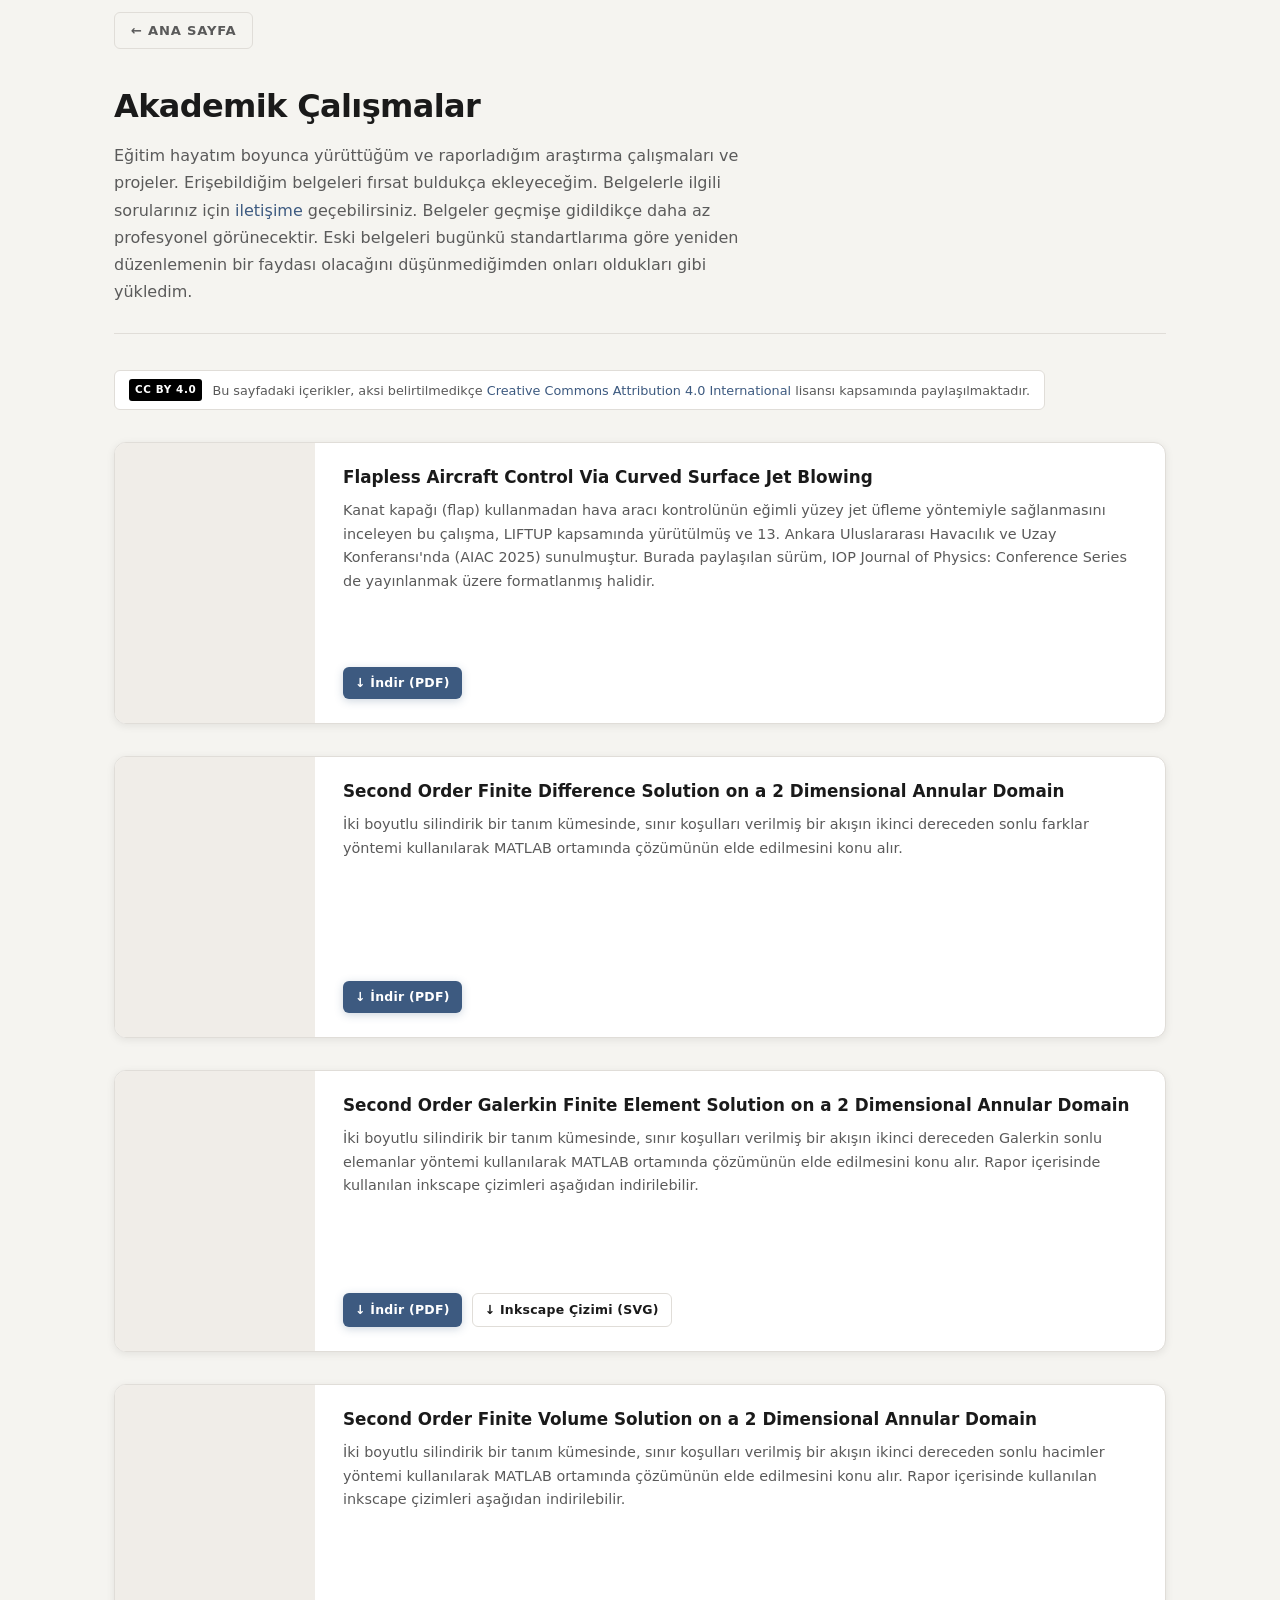
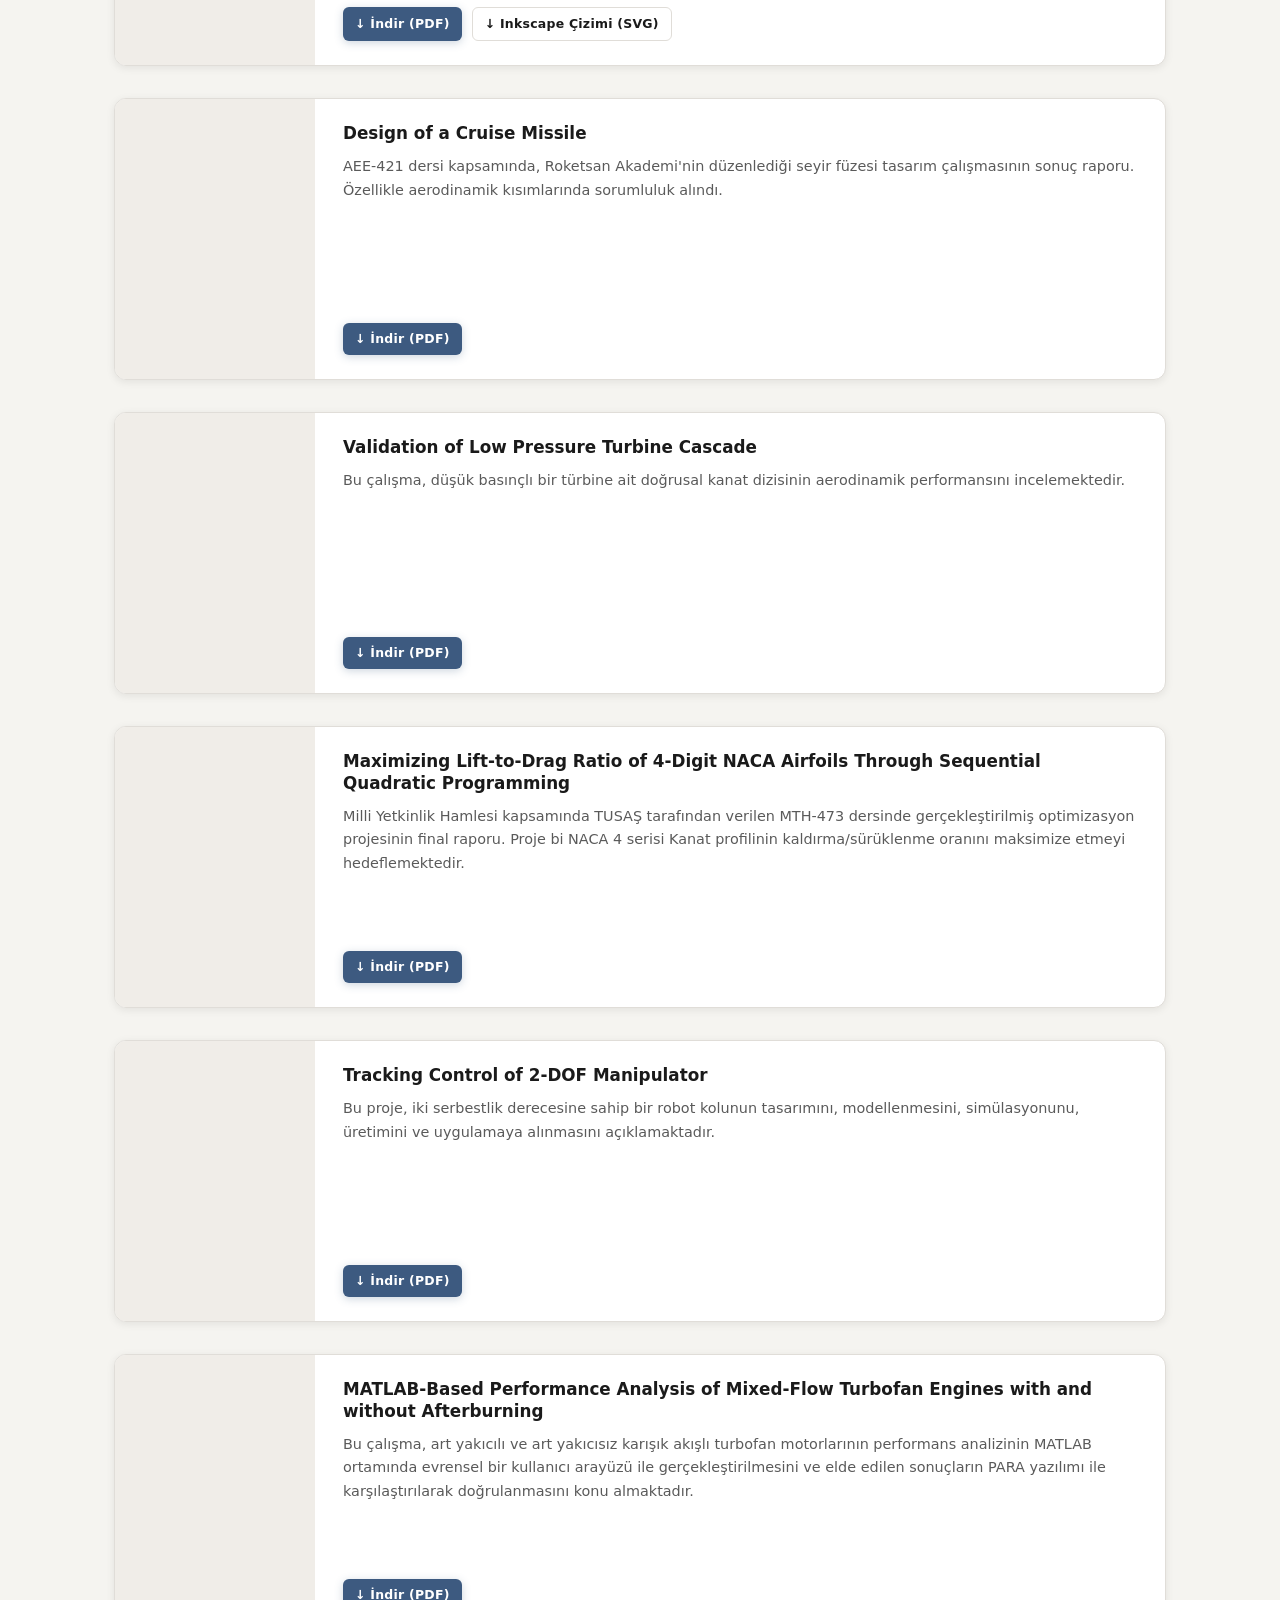
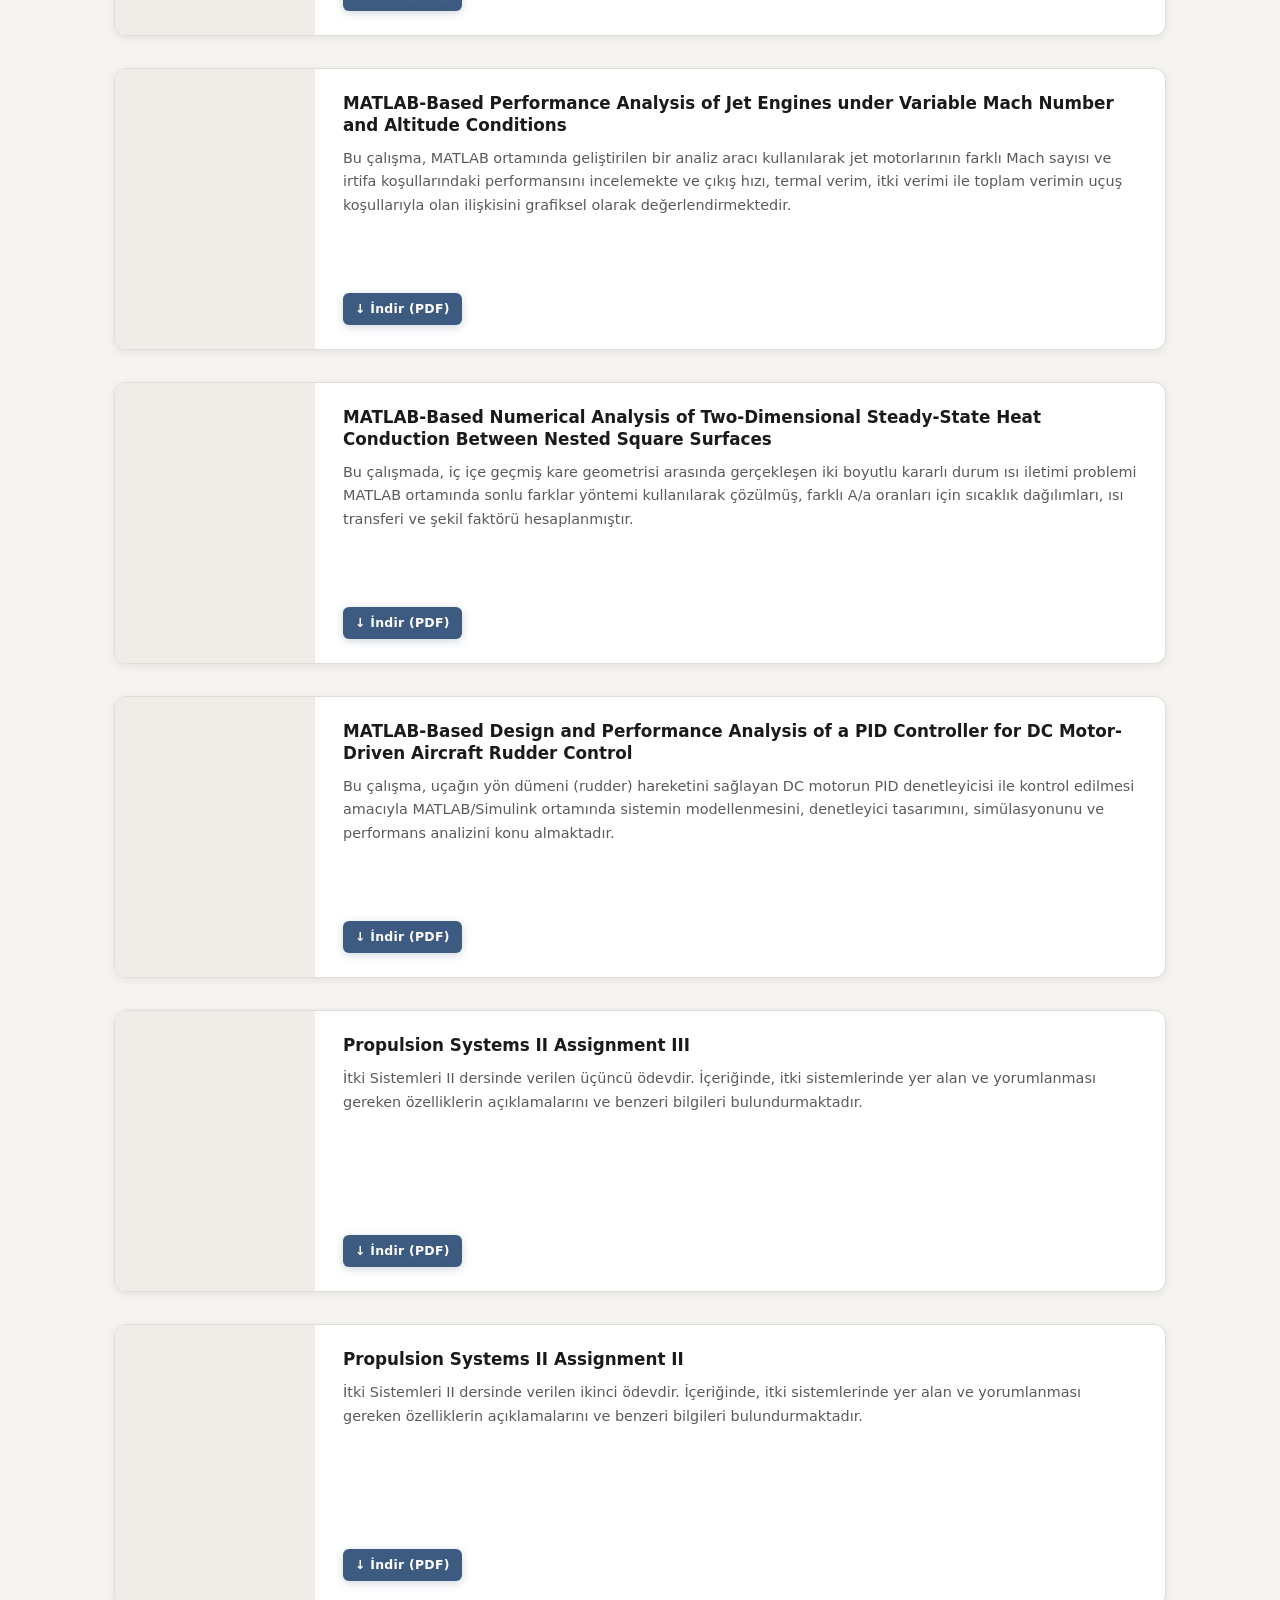
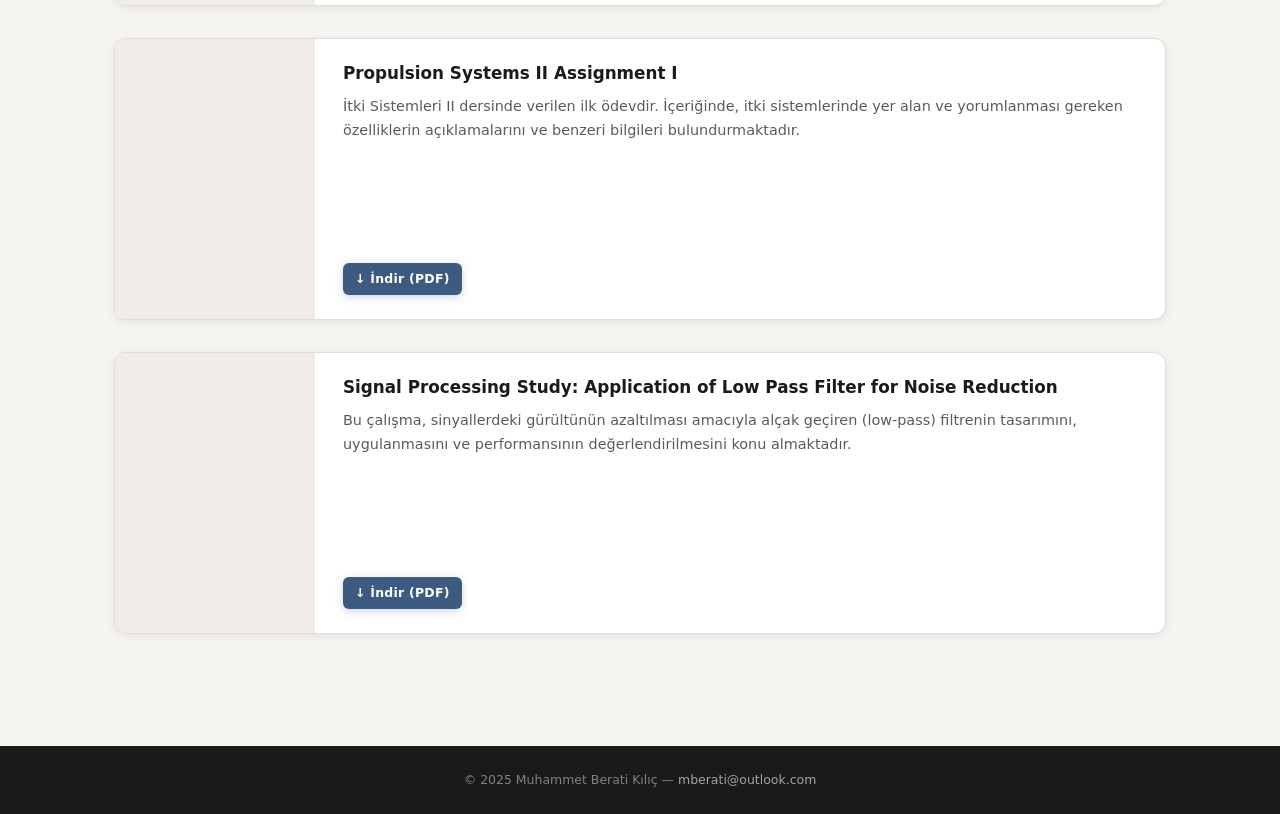
==== commit b8aefda7: "Update academic.html" ====
--- a/academic.html
+++ b/academic.html
@@ -25,6 +25,7 @@
           Eğitim hayatım boyunca yürüttüğüm ve raporladığım araştırma çalışmaları ve projeler.
           Erişebildiğim belgeleri fırsat buldukça ekleyeceğim.
           Belgelerle ilgili sorularınız için <a href="mailto:mberati@outlook.com">iletişime</a> geçebilirsiniz.
+          Belgeler geçmişe gidildikçe daha az profesyonel görünecektir. Eski belgeleri bugünkü standartlarıma göre yeniden düzenlemenin bir faydası olacağını düşünmediğimden onları oldukları gibi yükledim.
         </p>
       </div>
 
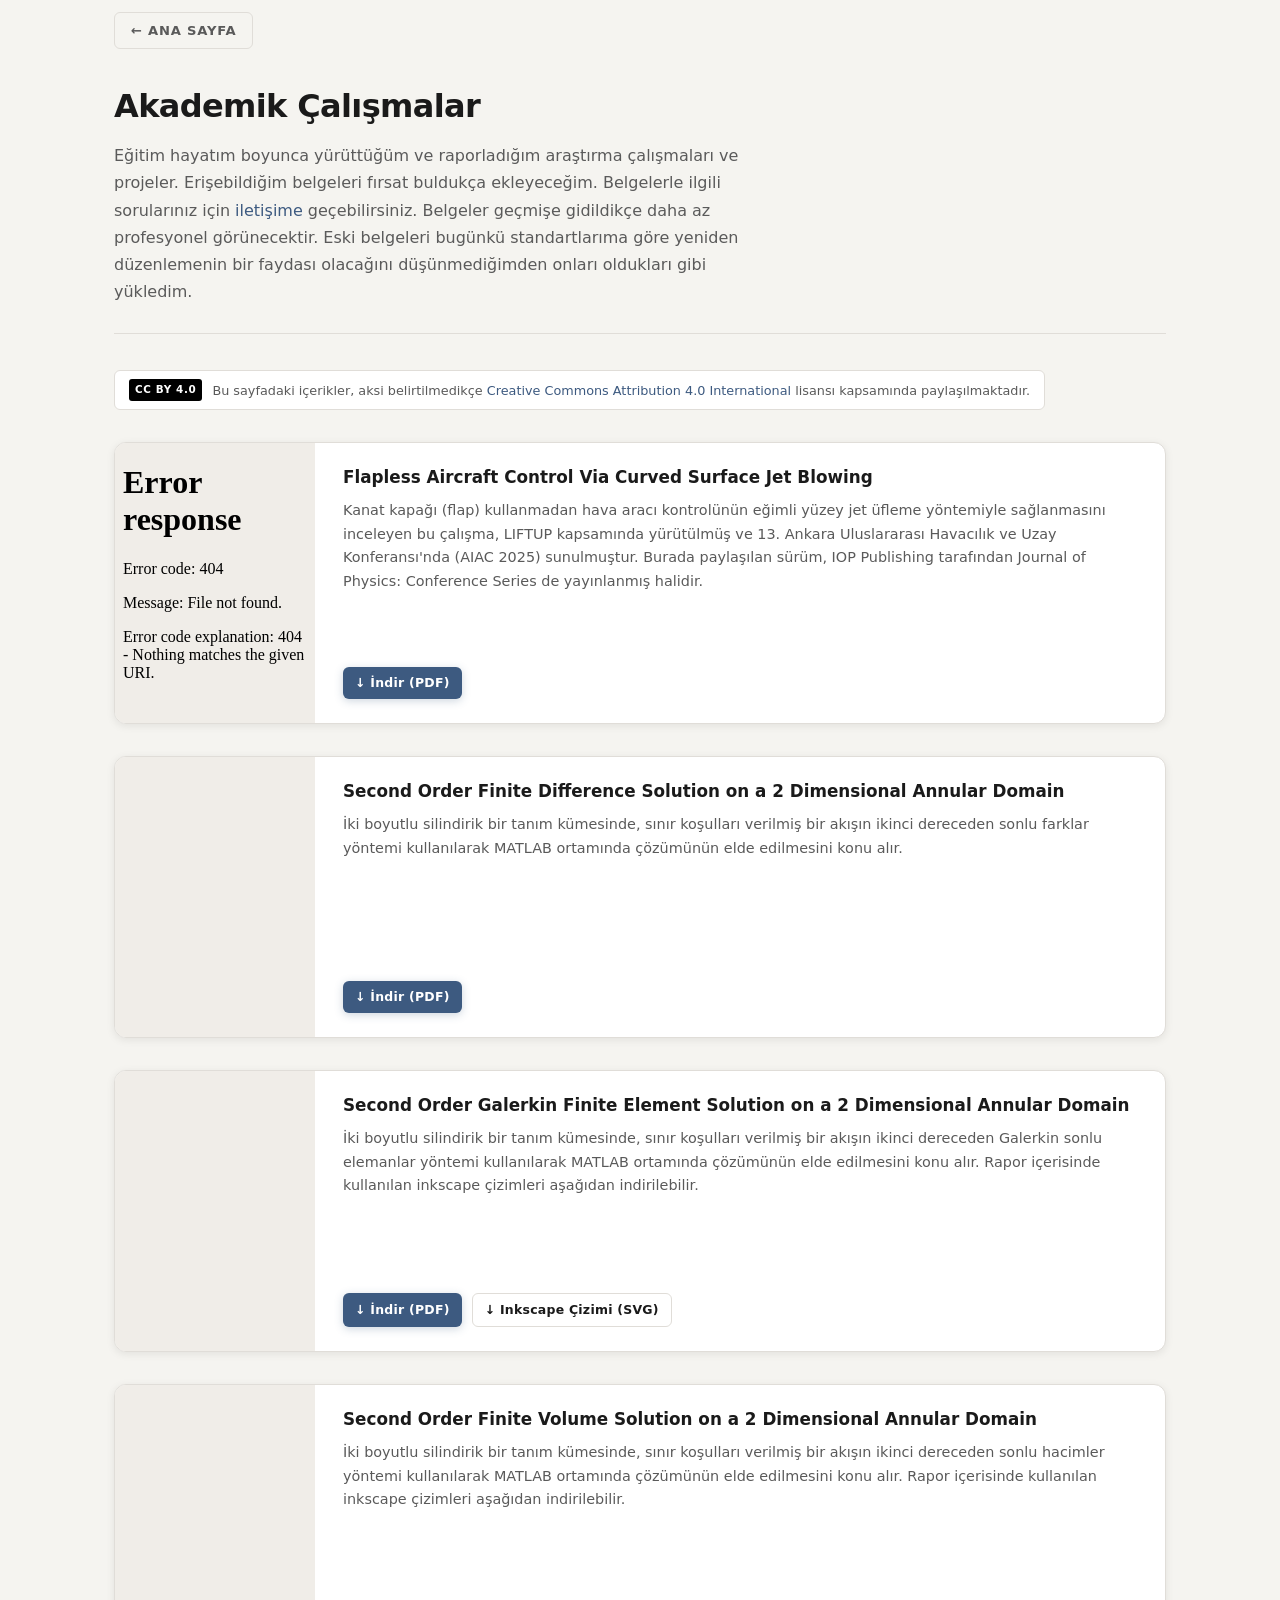
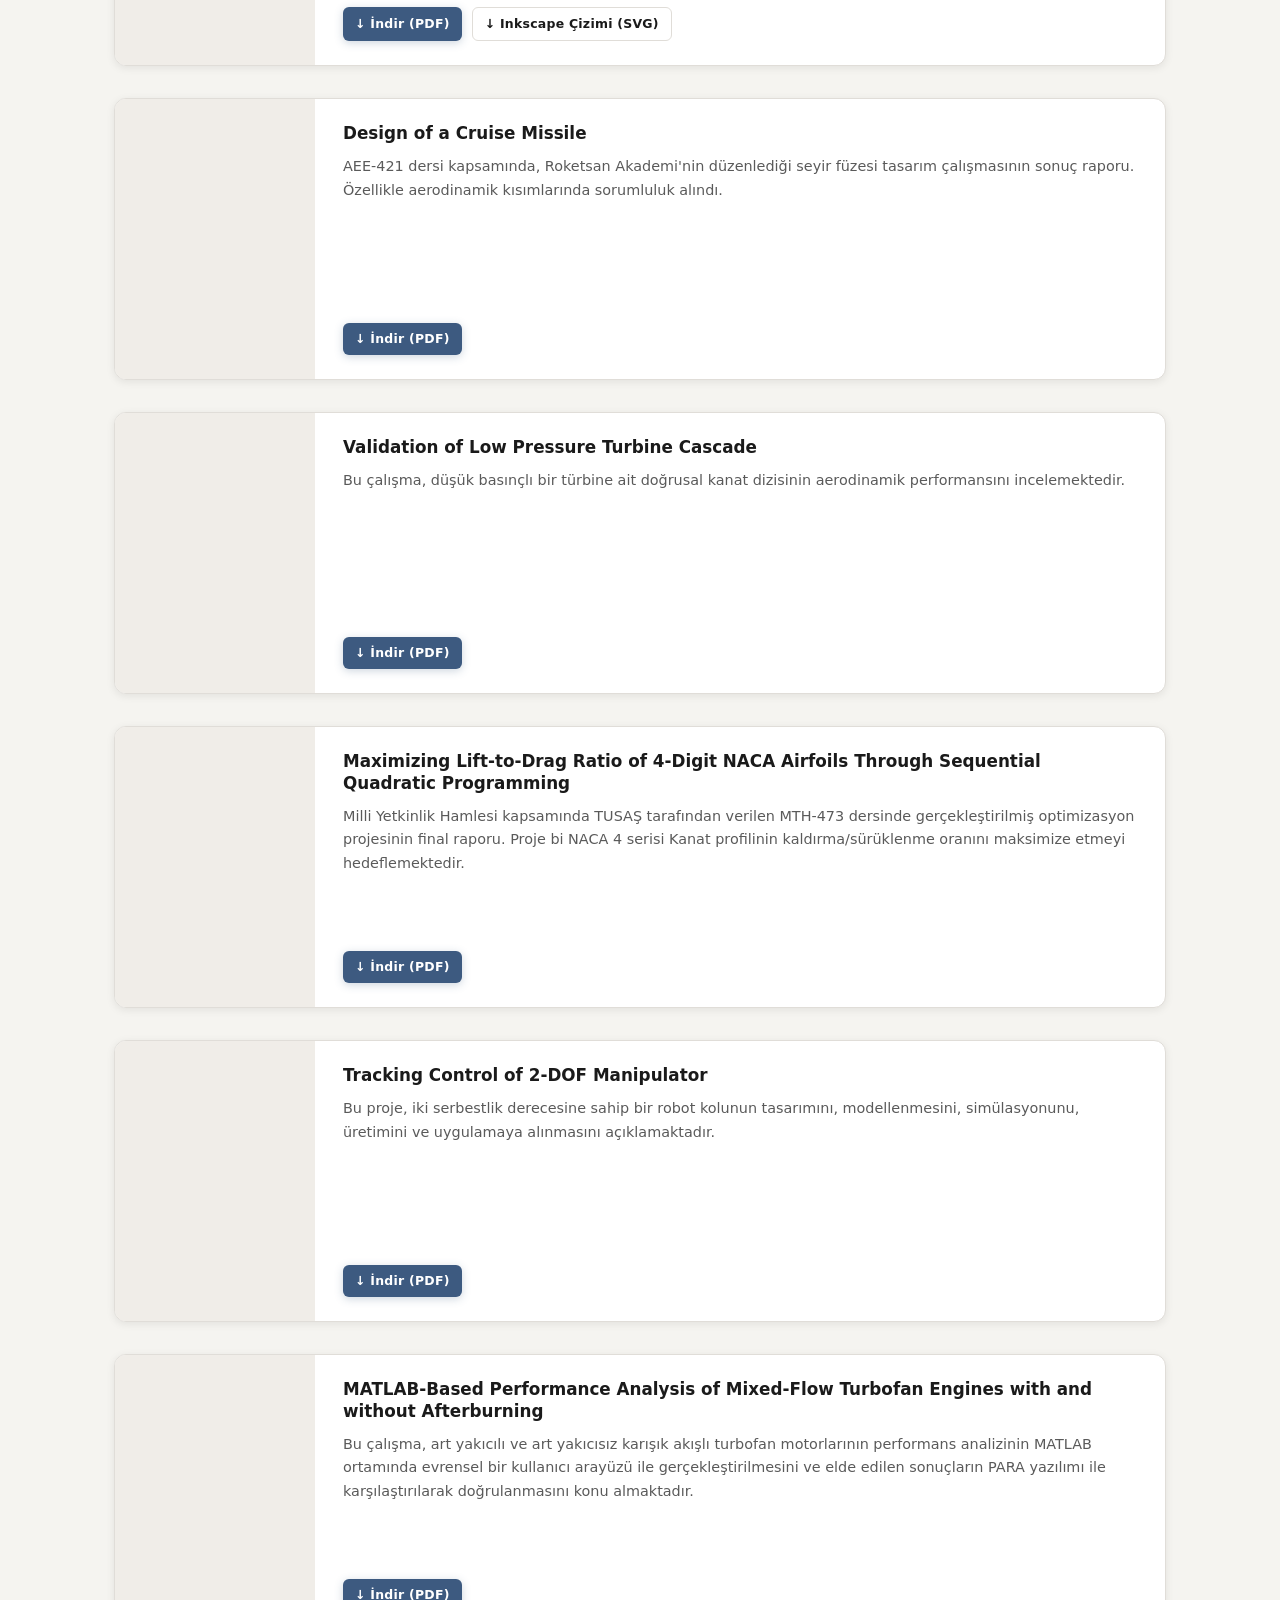
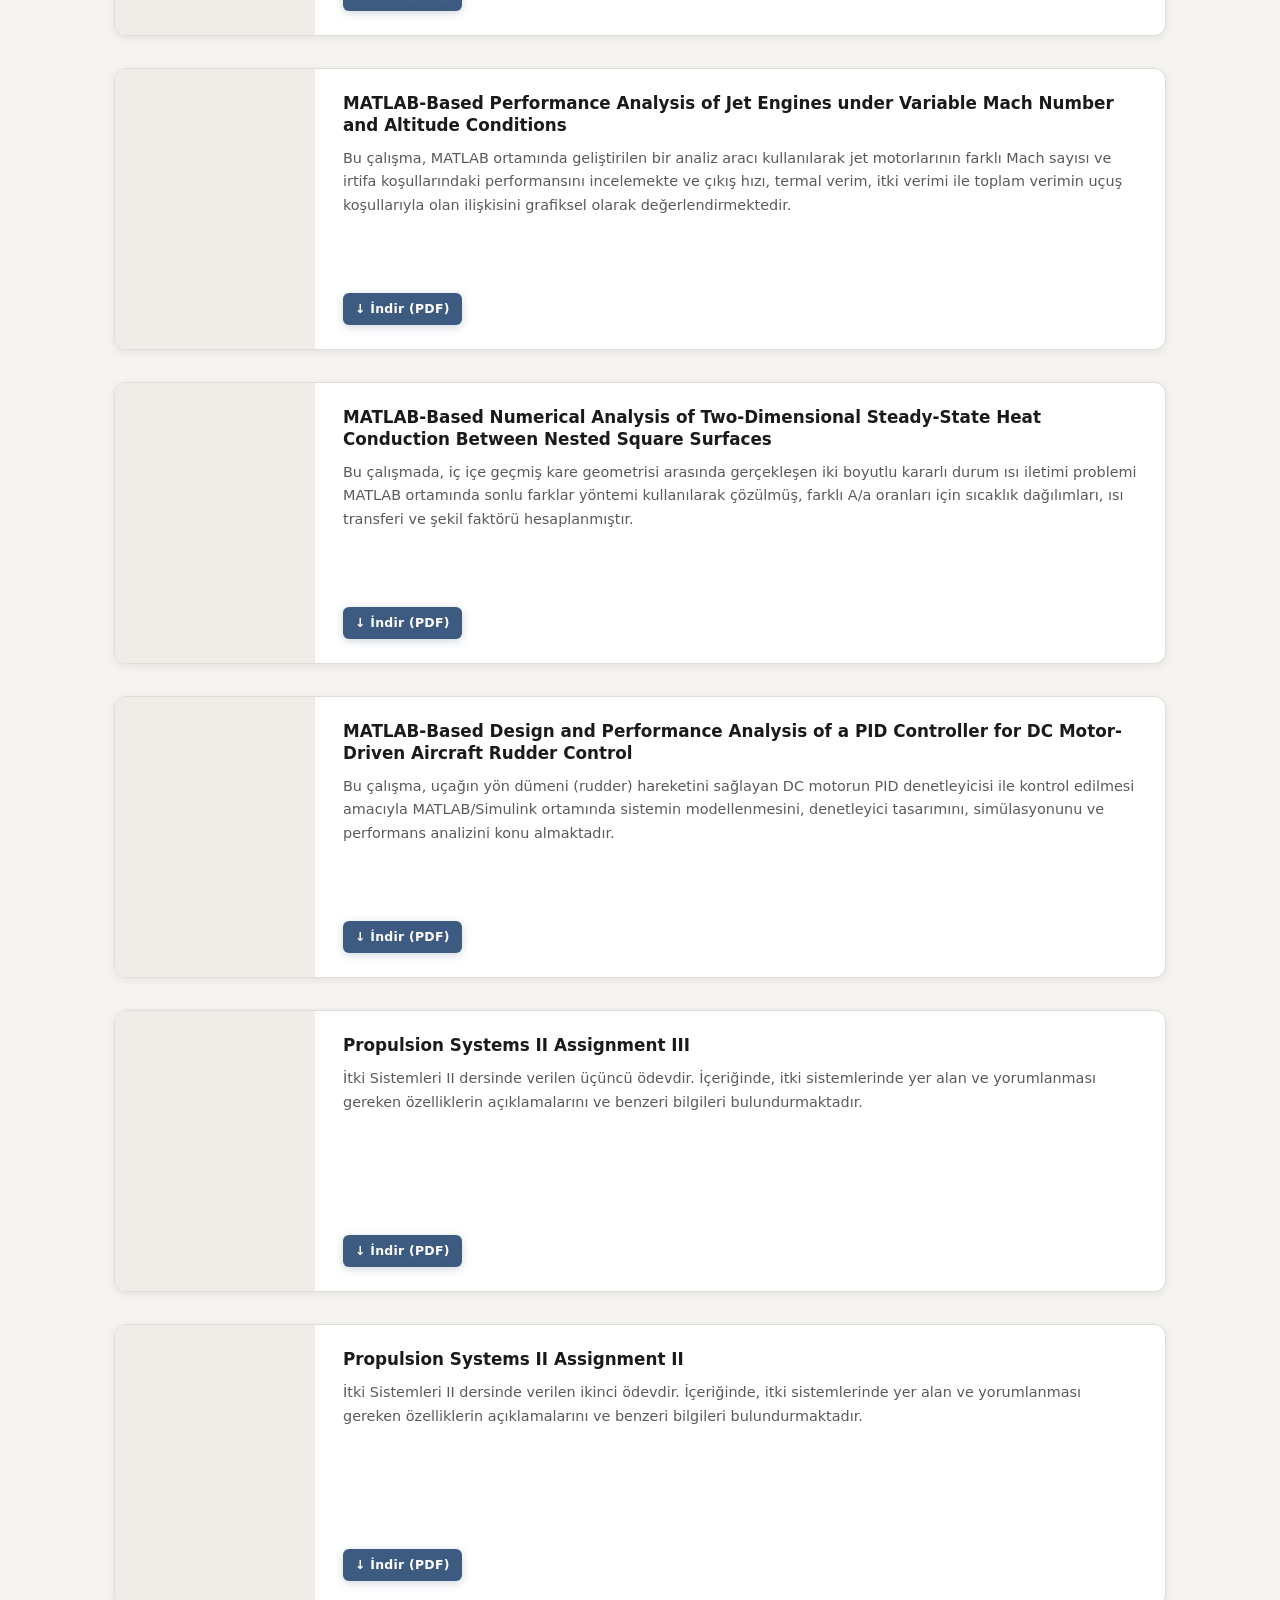
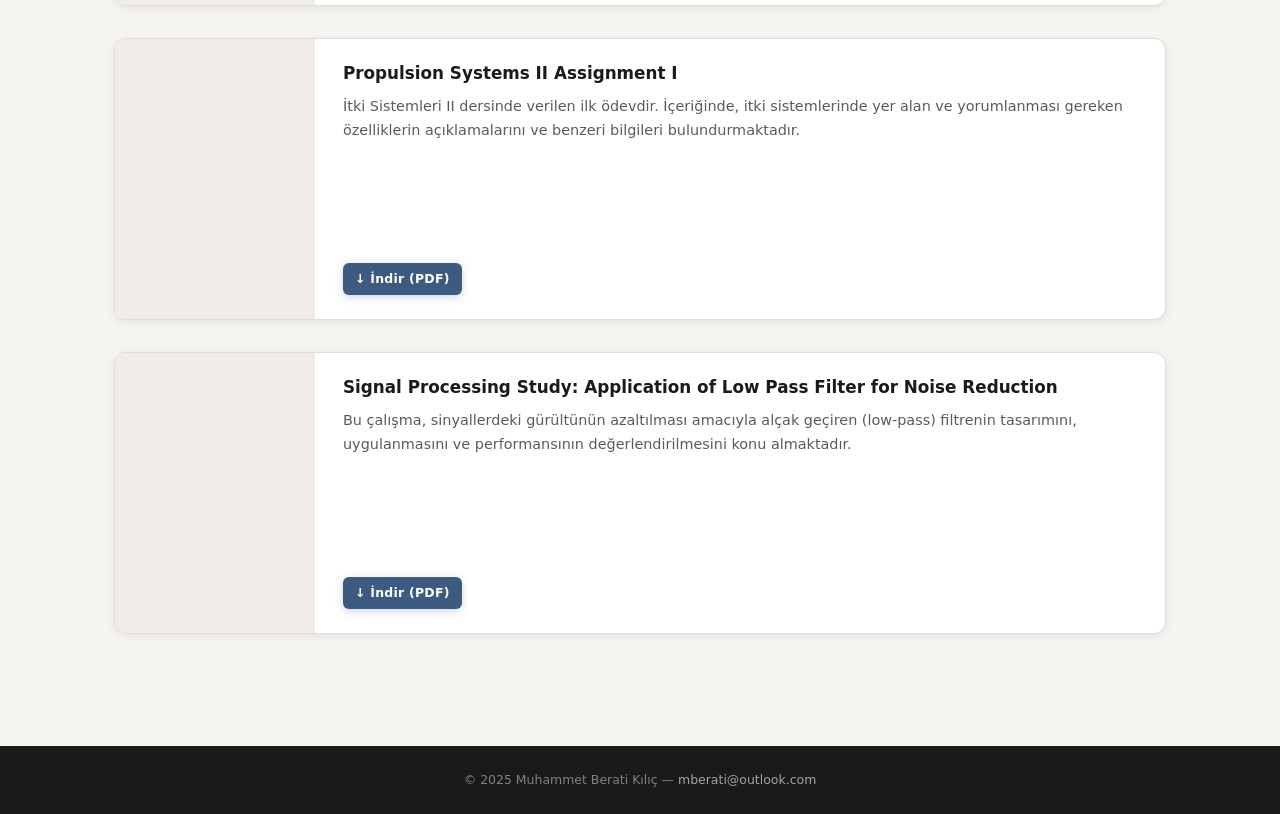
==== commit 65bff49a: "güncelleme" ====
--- a/academic.html
+++ b/academic.html
@@ -103,11 +103,11 @@
             Kanat kapağı (flap) kullanmadan hava aracı kontrolünün eğimli yüzey jet üfleme
             yöntemiyle sağlanmasını inceleyen bu çalışma, LIFTUP kapsamında yürütülmüş ve
             13. Ankara Uluslararası Havacılık ve Uzay Konferansı'nda (AIAC 2025) sunulmuştur.
-            Burada paylaşılan sürüm, IOP Journal of Physics: Conference Series de yayınlanmak üzere formatlanmış halidir.
-          </p>
-          <div class="btn-group">
-            <a
-              href="documents/academic/AIAC-2025-111.pdf"
+            Burada paylaşılan sürüm, IOP Publishing tarafından Journal of Physics: Conference Series de yayınlanmış halidir.
+          </p>
+          <div class="btn-group">
+            <a
+              href="documents/academic/Berati_Kilic_2026_J._Phys.__Conf._Ser._3271_012016.pdf"
               download
               class="btn btn-primary btn-sm"
             >
--- a/css/style.css
+++ b/css/style.css
@@ -708,6 +708,32 @@
 /* Tıklanınca tüm ekranı kapla */
 .art-card-img.expanded {
   height: 100vh;
+}
+
+/* Yatay (landscape) resimler:
+   kapalıyken sadece üst ~60%'i görünsün, açılınca yana genişleyip tamamı görünsün. */
+.art-card-img.is-landscape {
+  height: 30vh;
+}
+.art-card-img.is-landscape.expanded {
+  height: var(--expanded-height, 60vh);
+  max-height: 100vh;
+}
+
+.art-card-img.is-landscape.expanded img {
+  width: 100%;
+  height: 100%;
+  object-fit: contain;
+  object-position: center center;
+}
+.art-card-img.is-landscape img {
+  object-fit: cover;
+  object-position: center top;
+}
+.art-card-img.is-landscape.expanded img {
+  height: auto;
+  max-height: 100vh;
+  object-fit: contain;
 }
 
 .art-card-img img {
